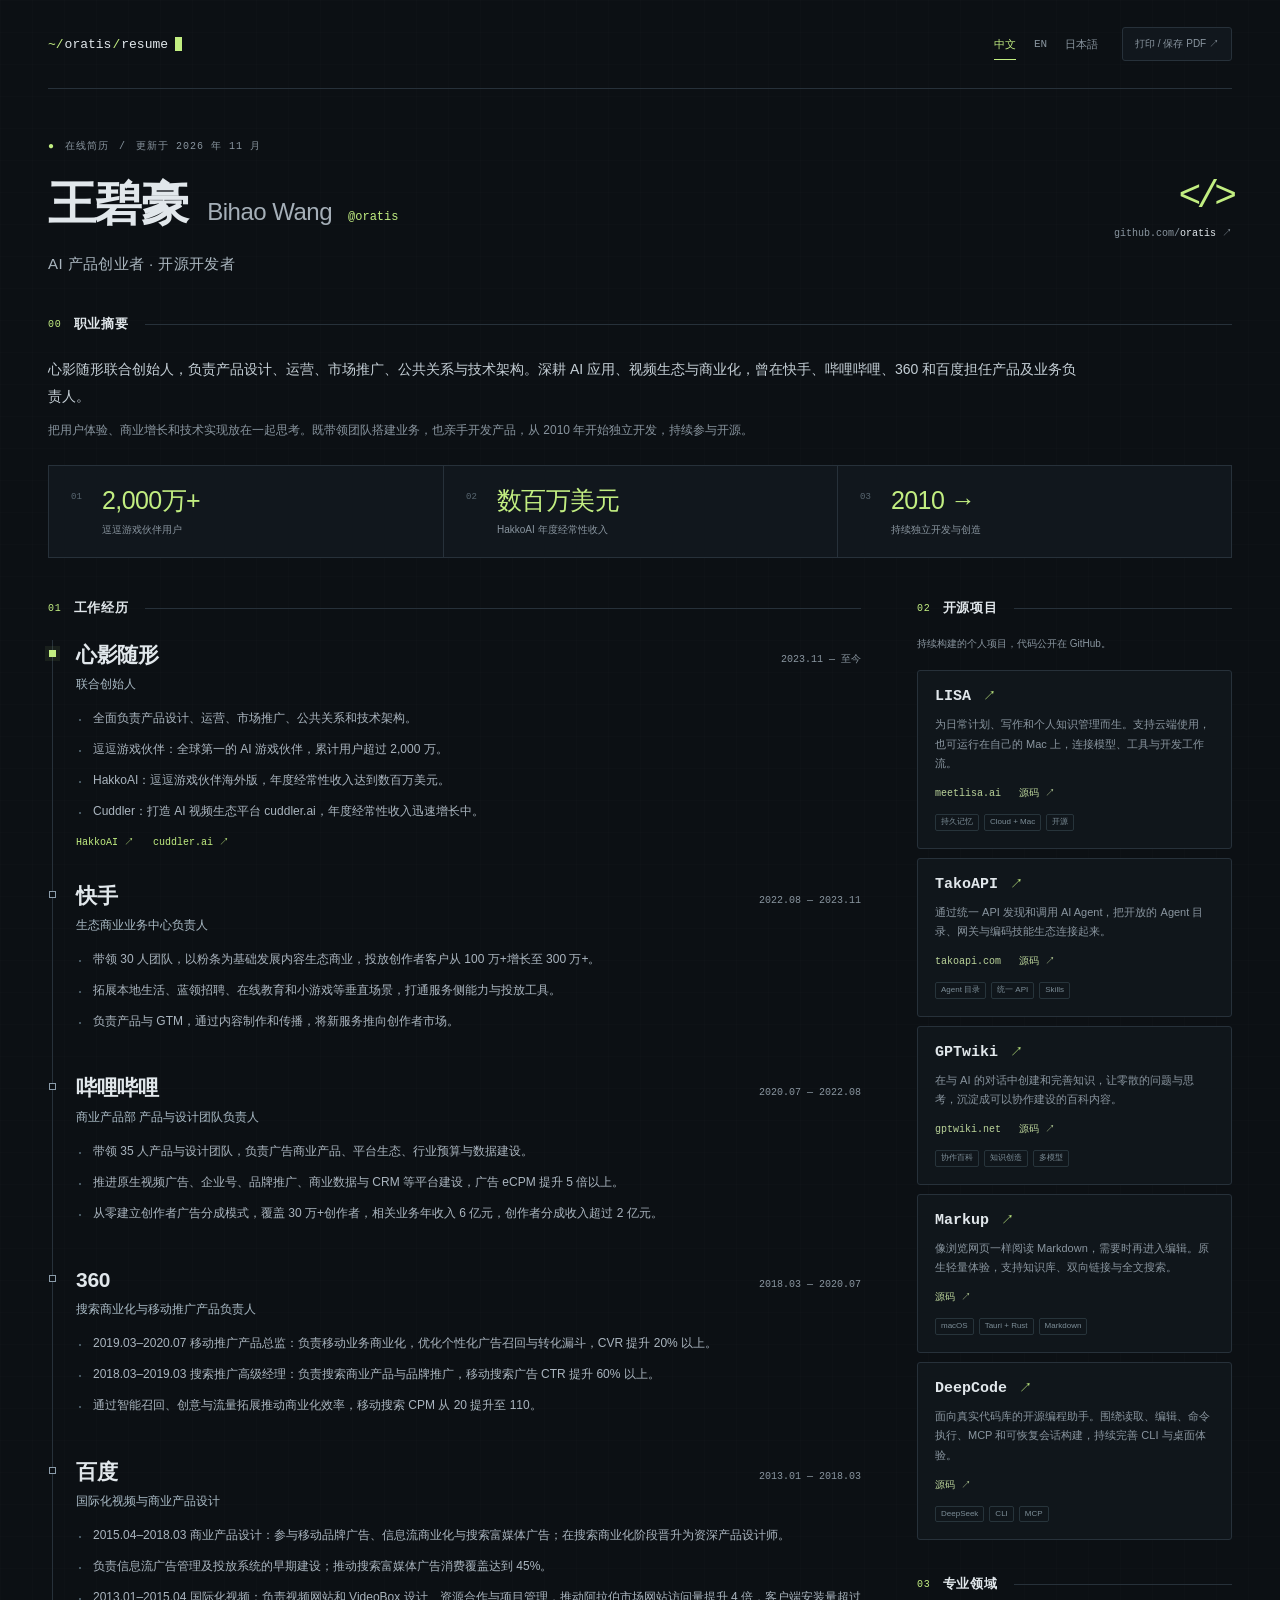
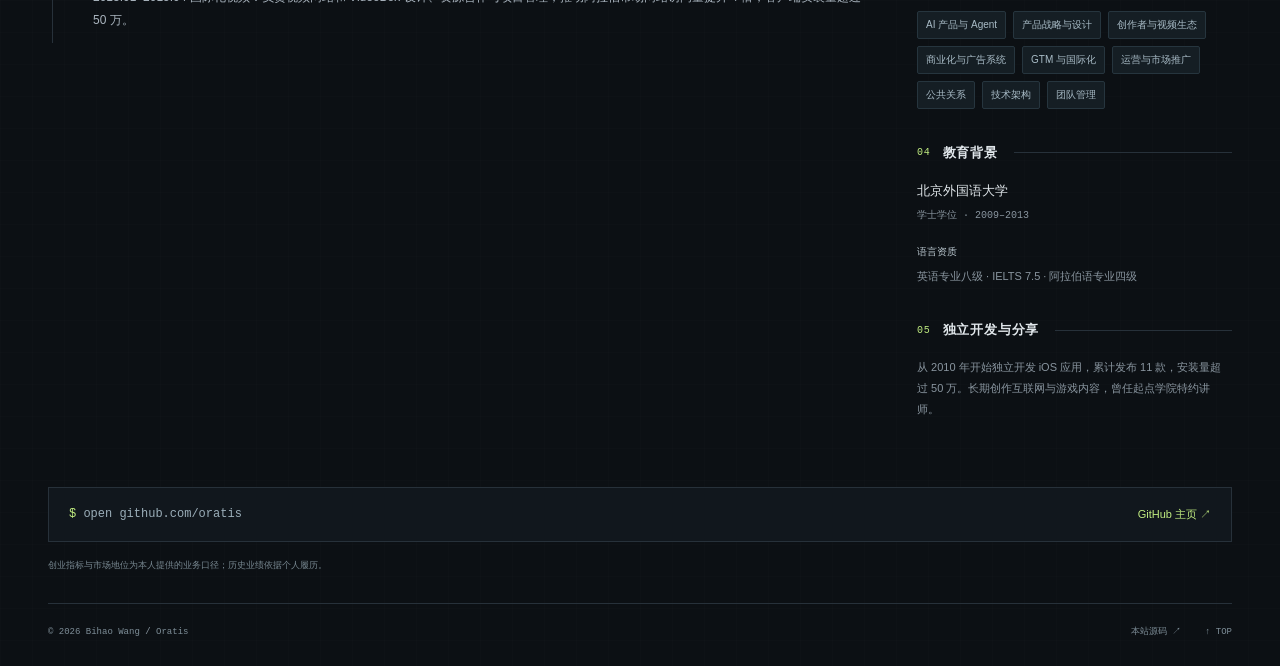
==== index.html @ 156e0b1d "Create trilingual developer resume and GitHub Pages site" ====
<!doctype html><html lang="zh-CN"><head><meta charset="utf-8"><meta name="viewport" content="width=device-width,initial-scale=1"><meta name="color-scheme" content="dark light"><title>王碧豪 Bihao Wang · Oratis | 在线简历</title><meta name="description" content="王碧豪，心影随形联合创始人，AI 产品创业者与开源开发者。探索 LISA、TakoAPI、GPTwiki、Markup 和 DeepCode，以及逗逗游戏伙伴、HakkoAI 与 Cuddler 的创业实践。"><meta name="theme-color" content="#0c1014"><link rel="canonical" href="https://oratis.github.io/"><link rel="alternate" hreflang="zh-CN" href="https://oratis.github.io/"><link rel="alternate" hreflang="en" href="https://oratis.github.io/en/"><link rel="alternate" hreflang="ja" href="https://oratis.github.io/ja/"><link rel="alternate" hreflang="x-default" href="https://oratis.github.io/"><meta property="og:type" content="profile"><meta property="og:title" content="王碧豪 Bihao Wang · Oratis | 在线简历"><meta property="og:description" content="王碧豪，心影随形联合创始人，AI 产品创业者与开源开发者。探索 LISA、TakoAPI、GPTwiki、Markup 和 DeepCode，以及逗逗游戏伙伴、HakkoAI 与 Cuddler 的创业实践。"><meta property="og:url" content="https://oratis.github.io/"><link rel="icon" href="/assets/favicon.svg"><link rel="stylesheet" href="/assets/style.css"><script type="application/ld+json">{"@context":"https://schema.org","@type":"ProfilePage","dateModified":"2026-11-16","mainEntity":{"@type":"Person","name":"Bihao Wang","alternateName":["王碧豪","Oratis"],"url":"https://oratis.github.io","sameAs":["https://github.com/oratis"],"jobTitle":"Co-founder","worksFor":{"@type":"Organization","name":"心影随形"},"alumniOf":{"@type":"CollegeOrUniversity","name":"Beijing Foreign Studies University"}}}</script><script src="/assets/main.js" defer></script></head><body id="top"><a class="skip" href="#main">跳到主要内容</a>
<div class="resume-shell"><header class="toolbar"><a class="path" href="/"><span>~/</span>oratis<span>/</span>resume<span class="cursor" aria-hidden="true"></span></a><div class="toolbar-right"><nav class="languages" aria-label="Language"><a href="/" lang="zh-CN" hreflang="zh-CN" aria-current="page">中文</a><a href="/en/" lang="en" hreflang="en" >EN</a><a href="/ja/" lang="ja" hreflang="ja" >日本語</a></nav><button class="print-button" type="button" id="print-resume">打印 / 保存 PDF <span aria-hidden="true">↗</span></button></div></header>
<main id="main"><section class="identity"><div><p class="eyebrow"><span class="green">●</span> 在线简历 <span class="muted">/</span> 更新于 2026 年 11 月</p><h1>王碧豪<span class="name-secondary">Bihao Wang</span><span class="handle">@oratis</span></h1><p class="role">AI 产品创业者 · 开源开发者</p></div><a class="github-id" href="https://github.com/oratis"><span class="github-mark">&lt;/&gt;</span><span>github.com/<strong>oratis</strong> <span aria-hidden="true">↗</span></span></a></section>
<section class="profile" aria-labelledby="profile-heading"><h2 id="profile-heading" class="section-title"><span>00</span>职业摘要<span class="rule"></span></h2><p class="profile-intro">心影随形联合创始人，负责产品设计、运营、市场推广、公共关系与技术架构。深耕 AI 应用、视频生态与商业化，曾在快手、哔哩哔哩、360 和百度担任产品及业务负责人。</p><p class="profile-detail">把用户体验、商业增长和技术实现放在一起思考。既带领团队搭建业务，也亲手开发产品，从 2010 年开始独立开发，持续参与开源。</p><div class="impact"><div><span class="metric-index">01</span><strong>2,000万+</strong><span>逗逗游戏伙伴用户</span></div><div><span class="metric-index">02</span><strong>数百万美元</strong><span>HakkoAI 年度经常性收入</span></div><div><span class="metric-index">03</span><strong>2010 →</strong><span>持续独立开发与创造</span></div></div></section>
<div class="resume-columns"><section class="experience" id="experience"><h2 class="section-title"><span>01</span>工作经历<span class="rule"></span></h2><div class="timeline"><article class="job"><div class="job-marker active"></div><div class="job-heading"><h3>心影随形</h3><span class="job-date">2023.11 — 至今</span></div><p class="job-role">联合创始人</p><ul><li>全面负责产品设计、运营、市场推广、公共关系和技术架构。</li><li>逗逗游戏伙伴：全球第一的 AI 游戏伙伴，累计用户超过 2,000 万。</li><li>HakkoAI：逗逗游戏伙伴海外版，年度经常性收入达到数百万美元。</li><li>Cuddler：打造 AI 视频生态平台 cuddler.ai，年度经常性收入迅速增长中。</li></ul><div class="job-links"><a href="https://hakko.ai/">HakkoAI ↗</a><a href="https://cuddler.ai/">cuddler.ai ↗</a></div></article><article class="job"><div class="job-marker "></div><div class="job-heading"><h3>快手</h3><span class="job-date">2022.08 — 2023.11</span></div><p class="job-role">生态商业业务中心负责人</p><ul><li>带领 30 人团队，以粉条为基础发展内容生态商业，投放创作者客户从 100 万+增长至 300 万+。</li><li>拓展本地生活、蓝领招聘、在线教育和小游戏等垂直场景，打通服务侧能力与投放工具。</li><li>负责产品与 GTM，通过内容制作和传播，将新服务推向创作者市场。</li></ul></article><article class="job"><div class="job-marker "></div><div class="job-heading"><h3>哔哩哔哩</h3><span class="job-date">2020.07 — 2022.08</span></div><p class="job-role">商业产品部 产品与设计团队负责人</p><ul><li>带领 35 人产品与设计团队，负责广告商业产品、平台生态、行业预算与数据建设。</li><li>推进原生视频广告、企业号、品牌推广、商业数据与 CRM 等平台建设，广告 eCPM 提升 5 倍以上。</li><li>从零建立创作者广告分成模式，覆盖 30 万+创作者，相关业务年收入 6 亿元，创作者分成收入超过 2 亿元。</li></ul></article><article class="job"><div class="job-marker "></div><div class="job-heading"><h3>360</h3><span class="job-date">2018.03 — 2020.07</span></div><p class="job-role">搜索商业化与移动推广产品负责人</p><ul><li>2019.03–2020.07 移动推广产品总监：负责移动业务商业化，优化个性化广告召回与转化漏斗，CVR 提升 20% 以上。</li><li>2018.03–2019.03 搜索推广高级经理：负责搜索商业产品与品牌推广，移动搜索广告 CTR 提升 60% 以上。</li><li>通过智能召回、创意与流量拓展推动商业化效率，移动搜索 CPM 从 20 提升至 110。</li></ul></article><article class="job"><div class="job-marker "></div><div class="job-heading"><h3>百度</h3><span class="job-date">2013.01 — 2018.03</span></div><p class="job-role">国际化视频与商业产品设计</p><ul><li>2015.04–2018.03 商业产品设计：参与移动品牌广告、信息流商业化与搜索富媒体广告；在搜索商业化阶段晋升为资深产品设计师。</li><li>负责信息流广告管理及投放系统的早期建设；推动搜索富媒体广告消费覆盖达到 45%。</li><li>2013.01–2015.04 国际化视频：负责视频网站和 VideoBox 设计、资源合作与项目管理，推动阿拉伯市场网站访问量提升 4 倍，客户端安装量超过 50 万。</li></ul></article></div></section>
<aside class="sidebar"><section id="projects"><h2 class="section-title"><span>02</span>开源项目<span class="rule"></span></h2><p class="sidebar-intro">持续构建的个人项目，代码公开在 GitHub。</p><div class="project-list"><article class="project" id="lisa"><div class="project-heading"><h3><a href="https://meetlisa.ai/">LISA <span aria-hidden="true">↗</span></a></h3><a class="repo-stat" data-repo="LISA" href="https://github.com/oratis/LISA/stargazers" aria-label="LISA GitHub stars" hidden></a></div><p>为日常计划、写作和个人知识管理而生。支持云端使用，也可运行在自己的 Mac 上，连接模型、工具与开发工作流。</p><div class="project-links"><a href="https://meetlisa.ai/">meetlisa.ai</a><a href="https://github.com/oratis/LISA">源码 ↗</a></div><div class="tags"><span>持久记忆</span><span>Cloud + Mac</span><span>开源</span></div></article><article class="project" id="takoapi"><div class="project-heading"><h3><a href="https://takoapi.com/">TakoAPI <span aria-hidden="true">↗</span></a></h3><a class="repo-stat" data-repo="TakoAPI" href="https://github.com/oratis/TakoAPI/stargazers" aria-label="TakoAPI GitHub stars" hidden></a></div><p>通过统一 API 发现和调用 AI Agent，把开放的 Agent 目录、网关与编码技能生态连接起来。</p><div class="project-links"><a href="https://takoapi.com/">takoapi.com</a><a href="https://github.com/oratis/TakoAPI">源码 ↗</a></div><div class="tags"><span>Agent 目录</span><span>统一 API</span><span>Skills</span></div></article><article class="project" id="gptwiki"><div class="project-heading"><h3><a href="https://gptwiki.net/">GPTwiki <span aria-hidden="true">↗</span></a></h3><a class="repo-stat" data-repo="GPTwiki" href="https://github.com/oratis/GPTwiki/stargazers" aria-label="GPTwiki GitHub stars" hidden></a></div><p>在与 AI 的对话中创建和完善知识，让零散的问题与思考，沉淀成可以协作建设的百科内容。</p><div class="project-links"><a href="https://gptwiki.net/">gptwiki.net</a><a href="https://github.com/oratis/GPTwiki">源码 ↗</a></div><div class="tags"><span>协作百科</span><span>知识创造</span><span>多模型</span></div></article><article class="project" id="markup"><div class="project-heading"><h3><a href="https://github.com/oratis/Markup">Markup <span aria-hidden="true">↗</span></a></h3><a class="repo-stat" data-repo="Markup" href="https://github.com/oratis/Markup/stargazers" aria-label="Markup GitHub stars" hidden></a></div><p>像浏览网页一样阅读 Markdown，需要时再进入编辑。原生轻量体验，支持知识库、双向链接与全文搜索。</p><div class="project-links"><a href="https://github.com/oratis/Markup">源码 ↗</a></div><div class="tags"><span>macOS</span><span>Tauri + Rust</span><span>Markdown</span></div></article><article class="project" id="deepcode"><div class="project-heading"><h3><a href="https://github.com/oratis/deepcode">DeepCode <span aria-hidden="true">↗</span></a></h3><a class="repo-stat" data-repo="deepcode" href="https://github.com/oratis/deepcode/stargazers" aria-label="DeepCode GitHub stars" hidden></a></div><p>面向真实代码库的开源编程助手。围绕读取、编辑、命令执行、MCP 和可恢复会话构建，持续完善 CLI 与桌面体验。</p><div class="project-links"><a href="https://github.com/oratis/deepcode">源码 ↗</a></div><div class="tags"><span>DeepSeek</span><span>CLI</span><span>MCP</span></div></article></div></section>
<section id="skills"><h2 class="section-title"><span>03</span>专业领域<span class="rule"></span></h2><div class="skill-list"><span>AI 产品与 Agent</span><span>产品战略与设计</span><span>创作者与视频生态</span><span>商业化与广告系统</span><span>GTM 与国际化</span><span>运营与市场推广</span><span>公共关系</span><span>技术架构</span><span>团队管理</span></div></section><section id="education"><h2 class="section-title"><span>04</span>教育背景<span class="rule"></span></h2><h3 class="school">北京外国语大学</h3><p class="degree">学士学位 · 2009–2013</p><h4>语言资质</h4><p class="language-quals">英语专业八级 · IELTS 7.5 · 阿拉伯语专业四级</p></section><section><h2 class="section-title"><span>05</span>独立开发与分享<span class="rule"></span></h2><p class="independent">从 2010 年开始独立开发 iOS 应用，累计发布 11 款，安装量超过 50 万。长期创作互联网与游戏内容，曾任起点学院特约讲师。</p></section></aside></div>
<div class="closing"><span class="closing-command"><span class="green">$</span> open github.com/oratis</span><a href="https://github.com/oratis">GitHub 主页 ↗</a></div><p class="data-note">创业指标与市场地位为本人提供的业务口径；历史业绩依据个人履历。</p></main><footer><span>© 2026 Bihao Wang <span class="muted">/</span> Oratis</span><a href="https://github.com/oratis/oratis.github.io">本站源码 ↗</a><a href="#top">↑ TOP</a></footer></div></body></html>
---- assets/style.css ----
:root{--bg:#0c1014;--surface:#11171d;--text:#e1e7eb;--muted:#89959f;--line:#27313a;--accent:#c2ee81;--sans:Inter,-apple-system,BlinkMacSystemFont,'PingFang SC','Hiragino Sans','Microsoft YaHei',sans-serif;--mono:'SFMono-Regular',Consolas,'Liberation Mono',monospace}*{box-sizing:border-box}html{scroll-behavior:smooth;scroll-padding-top:24px}body{margin:0;color:var(--text);background:var(--bg);font-family:var(--sans);font-size:14px;line-height:1.8;-webkit-font-smoothing:antialiased;background-image:linear-gradient(#ffffff02 1px,transparent 1px),linear-gradient(90deg,#ffffff02 1px,transparent 1px);background-size:32px 32px}a{color:inherit;text-decoration:none}a:hover{color:var(--accent)}a:focus-visible,button:focus-visible{outline:2px solid var(--accent);outline-offset:5px}button{font:inherit}::selection{color:#0b110a;background:var(--accent)}p,h1,h2,h3,h4{margin-top:0}.resume-shell{max-width:1192px;width:calc(100% - 96px);margin:0 auto}.green{color:var(--accent)}.muted{color:var(--muted)}.skip{position:fixed;top:-100px;left:20px;z-index:20;background:var(--accent);color:#111;padding:10px}.skip:focus{top:10px}.toolbar{display:flex;align-items:center;justify-content:space-between;padding:27px 0;border-bottom:1px solid var(--line);gap:20px}.path{font:13px var(--mono);display:flex;gap:1px;align-items:center}.path>span:not(.cursor){color:var(--accent)}.cursor{width:7px;height:14px;display:inline-block;margin-left:6px;background:var(--accent)}.toolbar-right{display:flex;align-items:center;gap:24px}.languages{display:flex;gap:18px;align-items:center;font:11px var(--mono)}.languages a{color:var(--muted);padding:7px 0}.languages a[aria-current]{color:var(--accent);box-shadow:0 1px var(--accent)}.print-button{border:1px solid var(--line);border-radius:3px;background:var(--surface);color:var(--muted);padding:7px 12px;cursor:pointer;font-size:10px}.print-button:hover{border-color:var(--accent);color:var(--accent)}.identity{display:flex;align-items:center;justify-content:space-between;gap:24px;padding:49px 0 35px}.eyebrow{font:10px/1.8 var(--mono);letter-spacing:1px;color:var(--muted);display:flex;gap:10px;align-items:center;margin:0 0 17px}h1{font-weight:650;font-size:48px;letter-spacing:-1.6px;line-height:1.3;margin:0 0 15px}.name-secondary{font-size:24px;color:#a5afb8;font-weight:400;margin-left:20px;letter-spacing:-.5px}.handle{font:12px var(--mono);color:var(--accent);margin-left:16px;letter-spacing:0;white-space:nowrap}.role{font-size:15px;color:#aab6bf;margin:0;letter-spacing:.4px}.github-id{display:flex;flex-direction:column;align-items:flex-end;gap:8px;color:var(--muted);font:10px var(--mono)}.github-mark{font:500 38px var(--mono);color:var(--accent);letter-spacing:-5px}.github-id strong{color:var(--text);font-weight:500}.section-title{display:flex;align-items:center;gap:12px;font-size:13px;font-weight:600;letter-spacing:.8px;margin:0 0 20px;white-space:nowrap}.section-title>span:first-child{font:10px var(--mono);color:var(--accent)}.rule{flex:1;height:1px;background:var(--line);margin-left:4px}.profile{padding-bottom:38px}.profile-intro{font-size:14px;line-height:1.95;color:#c5cfd6;margin-bottom:10px;max-width:1040px}.profile-detail{font-size:12px;color:var(--muted);margin-bottom:23px;max-width:1020px}.impact{display:grid;grid-template-columns:1fr 1fr 1fr;border:1px solid var(--line);background:var(--surface)}.impact>div{display:grid;grid-template-columns:21px 1fr;gap:5px 10px;padding:18px 22px}.impact>div+div{border-left:1px solid var(--line)}.metric-index{font:9px var(--mono);color:#596771;padding-top:8px}.impact strong{font-size:25px;font-weight:500;line-height:1.3;letter-spacing:-.6px;color:var(--accent)}.impact>div>span:last-child{grid-column:2;font-size:10px;color:var(--muted)}.resume-columns{display:grid;grid-template-columns:minmax(0,1fr) 315px;gap:56px;align-items:start}.timeline{border-left:1px solid var(--line);margin-left:4px}.job{position:relative;padding:0 0 32px 23px}.job:last-child{padding-bottom:4px}.job-marker{position:absolute;top:10px;left:-4px;width:7px;height:7px;border:1px solid #8b9caa;background:var(--bg)}.job-marker.active{background:var(--accent);border-color:var(--accent);box-shadow:0 0 0 4px #c2ee8112}.job-heading{display:flex;align-items:baseline;justify-content:space-between;gap:18px}.job h3{font-size:21px;font-weight:600;line-height:1.4;letter-spacing:-.3px;margin:0}.job-date{font:10px/1.6 var(--mono);color:var(--muted);white-space:nowrap}.job-role{font-size:12px;color:#aabbc6;margin:6px 0 13px;line-height:1.6}.job ul{padding:0 0 0 14px;margin:0}.job li{font-size:12px;color:#aab5bf;line-height:1.9;padding-left:3px;margin-bottom:8px}.job li::marker{color:#5b717d;font-size:8px}.job-links{display:flex;gap:19px;margin-top:12px;font:10px var(--mono);color:var(--accent)}.sidebar section{margin-bottom:32px}.sidebar .section-title{margin-bottom:15px}.sidebar-intro{font-size:10px;color:var(--muted);margin-bottom:17px}.project{padding:16px 17px 17px;border:1px solid var(--line);background:#10161b;margin-bottom:9px;border-radius:3px;transition:border-color .2s}.project:hover{border-color:#657a4d}.project-heading{display:flex;justify-content:space-between;gap:10px;align-items:center}.project h3{font:600 15px var(--mono);margin:0}.project h3 a>span{font-weight:400;font-size:13px;color:var(--accent);margin-left:3px}.repo-stat{font:10px var(--mono);color:var(--muted)}.repo-stat[hidden]{display:none}.project p{font-size:11px;color:var(--muted);line-height:1.8;margin:10px 0 12px}.project-links{display:flex;gap:18px;font:10px/1.6 var(--mono);color:#bbd49a}.tags{display:flex;flex-wrap:wrap;gap:5px;margin-top:12px}.tags span{font-size:8px;line-height:1.8;color:#7c8d97;border:1px solid #27343b;border-radius:2px;padding:0 5px}.skill-list{display:flex;flex-wrap:wrap;gap:7px}.skill-list span{font-size:10px;line-height:1.6;padding:5px 8px;background:#151e24;color:#a8bbc6;border:1px solid #26353e;border-radius:2px}.school{font-size:13px;font-weight:500;margin:0 0 4px}.degree{font:10px/1.7 var(--mono);color:var(--muted);margin:0 0 19px}.sidebar h4{font-size:10px;font-weight:500;margin-bottom:5px;color:#bbc8d0}.language-quals,.independent{font-size:11px;line-height:1.9;color:var(--muted);margin:0}.closing{display:flex;align-items:center;justify-content:space-between;border:1px solid var(--line);padding:17px 20px;background:var(--surface);margin-top:35px}.closing-command{font:12px var(--mono);color:#9baeb9}.closing>a{font-size:11px;color:var(--accent)}.data-note{font-size:9px;color:#778790;margin:15px 0 30px}footer{border-top:1px solid var(--line);display:flex;align-items:center;gap:24px;padding:20px 0 30px;font:9px/1.8 var(--mono);color:#7e8e98}footer>a:first-of-type{margin-left:auto}html[lang=en] .impact strong{font-size:23px}html[lang=ja] .job li{line-height:1.85}
@media(min-width:1400px){.resume-shell{width:1192px}.resume-columns{gap:66px}}
@media(max-width:1100px){.resume-shell{width:calc(100% - 60px)}.resume-columns{grid-template-columns:minmax(0,1fr) 280px;gap:36px}.job-heading{display:block}.job-date{display:block;margin-top:6px}.identity h1{font-size:42px}.name-secondary{font-size:21px;margin-left:14px}.github-id{display:none}.impact>div{padding:16px}.impact strong,html[lang=en] .impact strong{font-size:22px}}
@media(max-width:780px){.resume-shell{width:calc(100% - 40px)}.toolbar{padding:20px 0;align-items:center}.toolbar-right{gap:18px}.print-button{display:none}.identity{padding:35px 0 28px}.identity h1{font-size:40px;line-height:1.35}.name-secondary{font-size:20px;margin-left:12px}.handle{display:block;margin:8px 0 0}.eyebrow{font-size:9px}.role{font-size:12px;line-height:1.8}.profile-intro{font-size:13px}.profile-detail{font-size:11px}.profile{padding-bottom:30px}.impact{grid-template-columns:1fr 1fr}.impact>div{padding:15px 13px;grid-template-columns:15px 1fr;gap:4px 5px}.impact strong,html[lang=en] .impact strong{font-size:21px}.impact>div:last-child{grid-column:1/-1;border-left:0;border-top:1px solid var(--line);display:flex;gap:13px;align-items:center;padding-top:13px;padding-bottom:13px}.impact>div:last-child .metric-index{padding-top:0}.impact>div:last-child>span:last-child{margin-left:6px}.impact>div>span:last-child{font-size:9px}.resume-columns{grid-template-columns:1fr;gap:35px}.job-heading{display:flex}.job-date{margin:0}.job li{font-size:12px}.job{padding-bottom:28px}.job h3{font-size:20px}.sidebar{display:grid;grid-template-columns:1fr 1fr;gap:25px}.sidebar>section{margin:0}.sidebar>section:first-child{grid-column:1/-1}.project-list{display:grid;grid-template-columns:1fr 1fr;gap:10px}.project{margin:0}.sidebar>section:last-child{grid-column:1/-1}.project p{font-size:11px}.closing{margin-top:35px}.closing-command{font-size:10px}.closing>a{font-size:10px}}
@media(max-width:480px){.resume-shell{width:calc(100% - 32px)}.toolbar{gap:12px}.path{font-size:11px}.languages{gap:14px;font-size:10px}.identity h1{font-size:36px}.name-secondary{font-size:18px;margin-left:12px}.profile-intro{line-height:1.9}.impact strong,html[lang=en] .impact strong{font-size:20px}.job-heading{display:block}.job-date{margin-top:7px}.job li{font-size:12px}.job{padding-left:19px}.project-list{grid-template-columns:1fr}.project{padding:18px}.project p{font-size:12px}.project-links{font-size:11px}.sidebar{grid-template-columns:1fr}.sidebar>section{grid-column:1/-1}.skill-list span{font-size:11px}.school{font-size:14px}.language-quals,.independent{font-size:12px}.closing{display:block;padding:17px}.closing>a{display:block;margin-top:12px}.data-note{font-size:9px}footer{font-size:8px;gap:12px}.role{font-size:11px}html[lang=en] .identity h1{font-size:34px}html[lang=en] .name-secondary{font-size:18px}}
@media(prefers-reduced-motion:reduce){html{scroll-behavior:auto}*{transition:none!important}}
@media print{@page{size:A4;margin:13mm}body{background:white!important;color:#151b20;font-size:10pt;--text:#151b20;--muted:#4a535a;--line:#cbd0d3;--accent:#35522a;--surface:#f6f7f5;--bg:#fff;print-color-adjust:exact;-webkit-print-color-adjust:exact}.resume-shell{width:100%;max-width:none}.toolbar{padding:0 0 12px}.toolbar-right,.skip,.cursor,.closing,footer>a:last-child{display:none}.path{font-size:10px}.identity{padding:22px 0}.identity h1{font-size:30px}.name-secondary{font-size:18px}.handle{display:inline;font-size:10px}.role{font-size:11px}.profile-intro{font-size:10px;line-height:1.65;color:#333}.profile-detail{font-size:9px;margin-bottom:14px}.profile{padding-bottom:23px}.impact{grid-template-columns:repeat(3,1fr)}.impact>div{padding:10px;display:grid!important;grid-column:auto!important;border-top:0!important;border-left:0}.impact>div+div{border-left:1px solid var(--line)}.impact strong,html[lang=en] .impact strong{font-size:17px}.impact .metric-index{padding-top:3px}.impact>div>span:last-child{font-size:8px}.resume-columns{grid-template-columns:minmax(0,1fr) 215px;gap:26px}.section-title{font-size:11px;margin-bottom:16px;break-after:avoid}.job{break-inside:avoid;padding:0 0 20px 16px}.job-heading{display:block}.job-date{font-size:8px;margin:4px 0 0}.job h3{font-size:16px}.job-role{font-size:9px;margin:5px 0 9px;color:#333}.job li{font-size:9px;line-height:1.65;margin-bottom:5px;color:#444}.job-links{font-size:8px}.sidebar{display:block}.sidebar section{margin-bottom:22px}.project-list{display:block}.project{padding:10px;margin-bottom:7px;background:#f8f9f7;break-inside:avoid;border-radius:0}.project h3{font-size:11px}.project p{font-size:8px;line-height:1.6;margin:7px 0;color:#444}.project-links{font-size:8px;gap:8px}.tags{gap:3px;margin-top:7px}.tags span{font-size:6px;color:#555;border-color:#ccc}.sidebar-intro{font-size:8px;margin-bottom:10px}.skill-list{gap:5px}.skill-list span{font-size:8px;color:#333;background:#f5f6f3;border-color:#ddd;padding:3px 6px}.school{font-size:10px}.degree,.language-quals,.independent{font-size:8px}.data-note{font-size:7px;margin:18px 0 12px}footer{font-size:7px;padding:12px 0}.repo-stat{display:none!important}.github-id{display:none}}
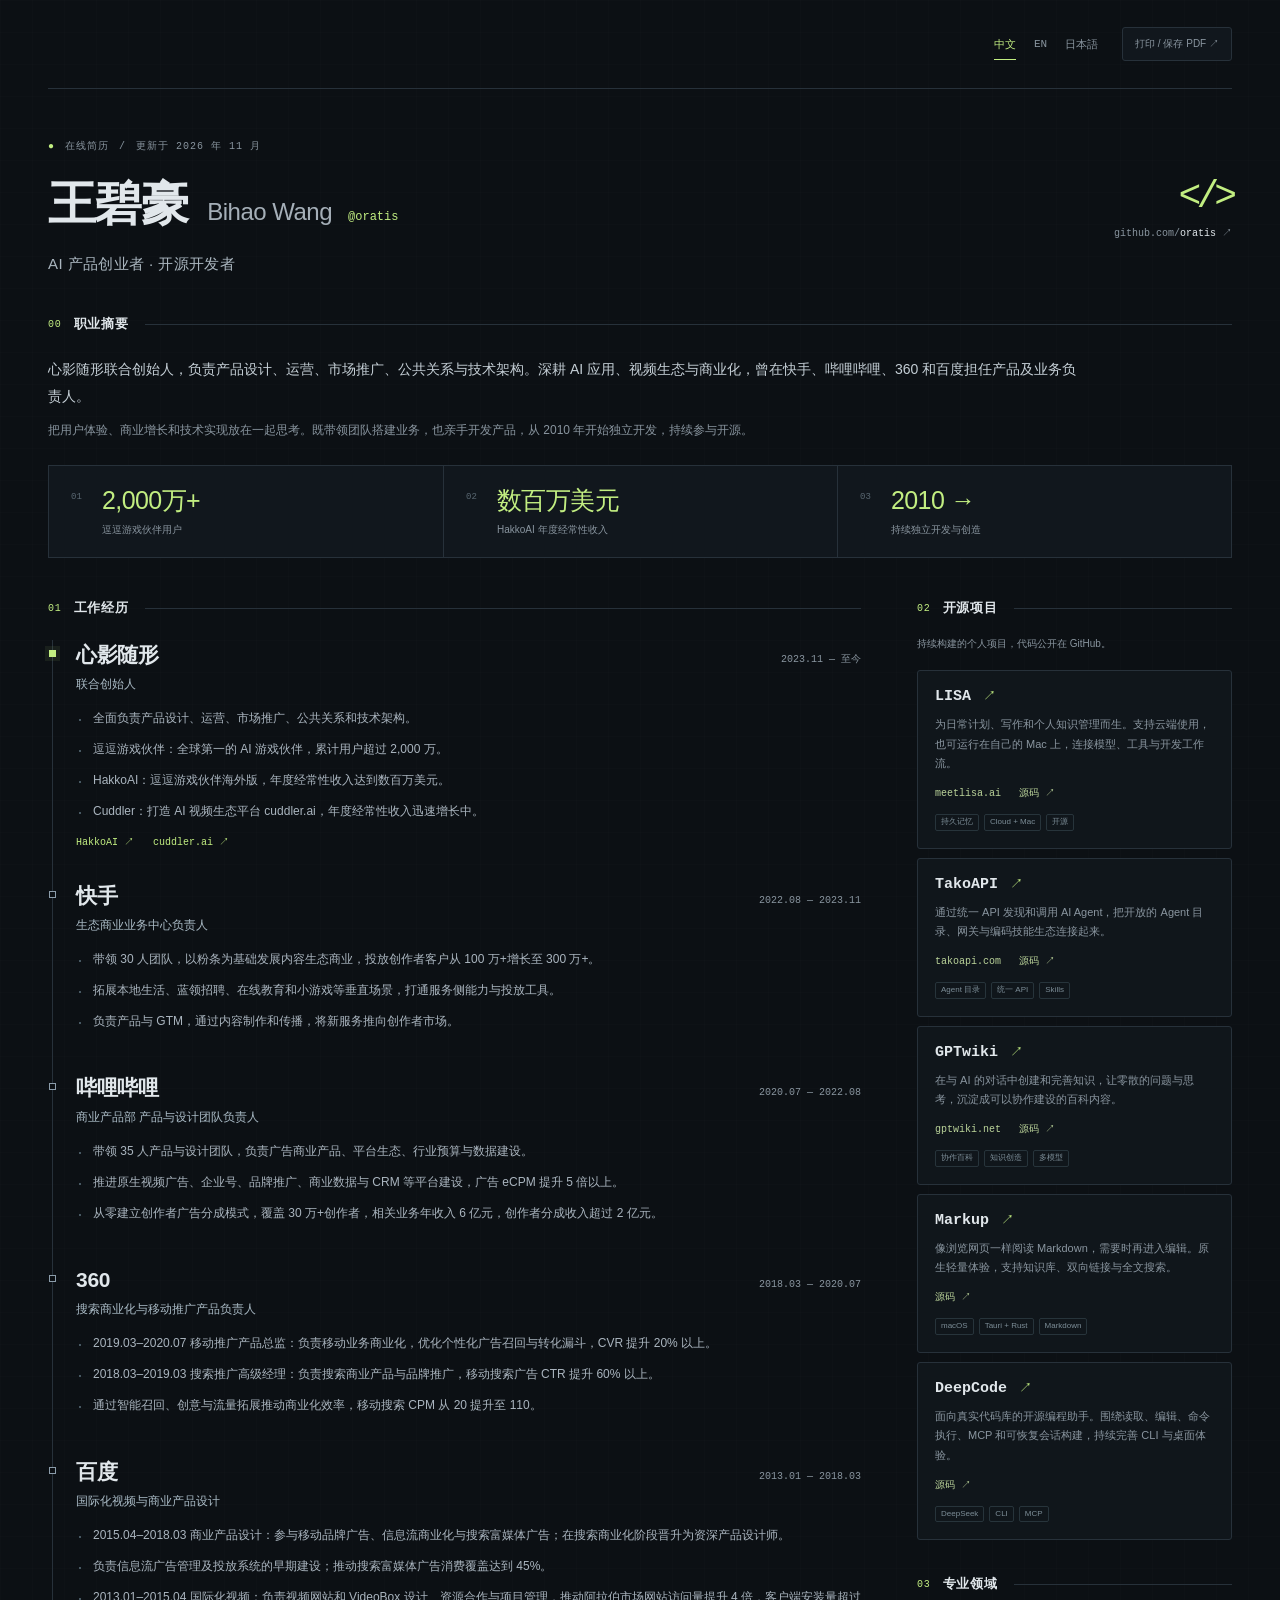
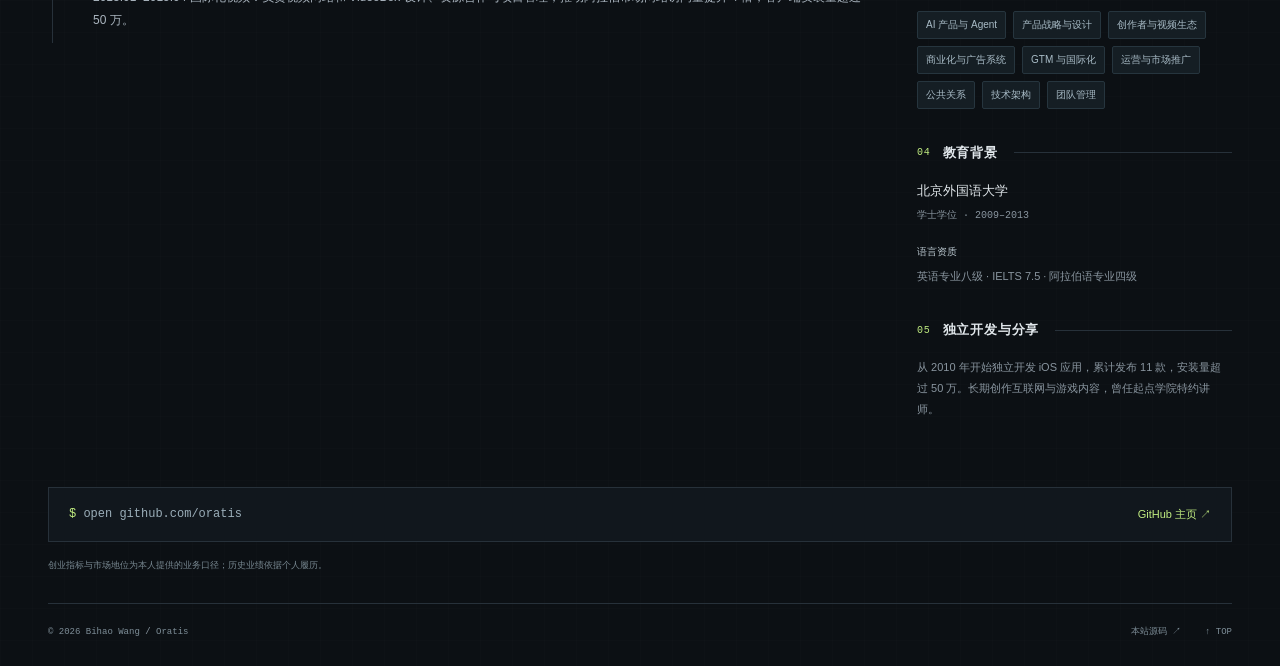
==== commit eeab7f87: "Remove terminal path from resume header" ====
--- a/index.html
+++ b/index.html
@@ -1,5 +1,5 @@
 <!doctype html><html lang="zh-CN"><head><meta charset="utf-8"><meta name="viewport" content="width=device-width,initial-scale=1"><meta name="color-scheme" content="dark light"><title>王碧豪 Bihao Wang · Oratis | 在线简历</title><meta name="description" content="王碧豪，心影随形联合创始人，AI 产品创业者与开源开发者。探索 LISA、TakoAPI、GPTwiki、Markup 和 DeepCode，以及逗逗游戏伙伴、HakkoAI 与 Cuddler 的创业实践。"><meta name="theme-color" content="#0c1014"><link rel="canonical" href="https://oratis.github.io/"><link rel="alternate" hreflang="zh-CN" href="https://oratis.github.io/"><link rel="alternate" hreflang="en" href="https://oratis.github.io/en/"><link rel="alternate" hreflang="ja" href="https://oratis.github.io/ja/"><link rel="alternate" hreflang="x-default" href="https://oratis.github.io/"><meta property="og:type" content="profile"><meta property="og:title" content="王碧豪 Bihao Wang · Oratis | 在线简历"><meta property="og:description" content="王碧豪，心影随形联合创始人，AI 产品创业者与开源开发者。探索 LISA、TakoAPI、GPTwiki、Markup 和 DeepCode，以及逗逗游戏伙伴、HakkoAI 与 Cuddler 的创业实践。"><meta property="og:url" content="https://oratis.github.io/"><link rel="icon" href="/assets/favicon.svg"><link rel="stylesheet" href="/assets/style.css"><script type="application/ld+json">{"@context":"https://schema.org","@type":"ProfilePage","dateModified":"2026-11-16","mainEntity":{"@type":"Person","name":"Bihao Wang","alternateName":["王碧豪","Oratis"],"url":"https://oratis.github.io","sameAs":["https://github.com/oratis"],"jobTitle":"Co-founder","worksFor":{"@type":"Organization","name":"心影随形"},"alumniOf":{"@type":"CollegeOrUniversity","name":"Beijing Foreign Studies University"}}}</script><script src="/assets/main.js" defer></script></head><body id="top"><a class="skip" href="#main">跳到主要内容</a>
-<div class="resume-shell"><header class="toolbar"><a class="path" href="/"><span>~/</span>oratis<span>/</span>resume<span class="cursor" aria-hidden="true"></span></a><div class="toolbar-right"><nav class="languages" aria-label="Language"><a href="/" lang="zh-CN" hreflang="zh-CN" aria-current="page">中文</a><a href="/en/" lang="en" hreflang="en" >EN</a><a href="/ja/" lang="ja" hreflang="ja" >日本語</a></nav><button class="print-button" type="button" id="print-resume">打印 / 保存 PDF <span aria-hidden="true">↗</span></button></div></header>
+<div class="resume-shell"><header class="toolbar"><div class="toolbar-right"><nav class="languages" aria-label="Language"><a href="/" lang="zh-CN" hreflang="zh-CN" aria-current="page">中文</a><a href="/en/" lang="en" hreflang="en" >EN</a><a href="/ja/" lang="ja" hreflang="ja" >日本語</a></nav><button class="print-button" type="button" id="print-resume">打印 / 保存 PDF <span aria-hidden="true">↗</span></button></div></header>
 <main id="main"><section class="identity"><div><p class="eyebrow"><span class="green">●</span> 在线简历 <span class="muted">/</span> 更新于 2026 年 11 月</p><h1>王碧豪<span class="name-secondary">Bihao Wang</span><span class="handle">@oratis</span></h1><p class="role">AI 产品创业者 · 开源开发者</p></div><a class="github-id" href="https://github.com/oratis"><span class="github-mark">&lt;/&gt;</span><span>github.com/<strong>oratis</strong> <span aria-hidden="true">↗</span></span></a></section>
 <section class="profile" aria-labelledby="profile-heading"><h2 id="profile-heading" class="section-title"><span>00</span>职业摘要<span class="rule"></span></h2><p class="profile-intro">心影随形联合创始人，负责产品设计、运营、市场推广、公共关系与技术架构。深耕 AI 应用、视频生态与商业化，曾在快手、哔哩哔哩、360 和百度担任产品及业务负责人。</p><p class="profile-detail">把用户体验、商业增长和技术实现放在一起思考。既带领团队搭建业务，也亲手开发产品，从 2010 年开始独立开发，持续参与开源。</p><div class="impact"><div><span class="metric-index">01</span><strong>2,000万+</strong><span>逗逗游戏伙伴用户</span></div><div><span class="metric-index">02</span><strong>数百万美元</strong><span>HakkoAI 年度经常性收入</span></div><div><span class="metric-index">03</span><strong>2010 →</strong><span>持续独立开发与创造</span></div></div></section>
 <div class="resume-columns"><section class="experience" id="experience"><h2 class="section-title"><span>01</span>工作经历<span class="rule"></span></h2><div class="timeline"><article class="job"><div class="job-marker active"></div><div class="job-heading"><h3>心影随形</h3><span class="job-date">2023.11 — 至今</span></div><p class="job-role">联合创始人</p><ul><li>全面负责产品设计、运营、市场推广、公共关系和技术架构。</li><li>逗逗游戏伙伴：全球第一的 AI 游戏伙伴，累计用户超过 2,000 万。</li><li>HakkoAI：逗逗游戏伙伴海外版，年度经常性收入达到数百万美元。</li><li>Cuddler：打造 AI 视频生态平台 cuddler.ai，年度经常性收入迅速增长中。</li></ul><div class="job-links"><a href="https://hakko.ai/">HakkoAI ↗</a><a href="https://cuddler.ai/">cuddler.ai ↗</a></div></article><article class="job"><div class="job-marker "></div><div class="job-heading"><h3>快手</h3><span class="job-date">2022.08 — 2023.11</span></div><p class="job-role">生态商业业务中心负责人</p><ul><li>带领 30 人团队，以粉条为基础发展内容生态商业，投放创作者客户从 100 万+增长至 300 万+。</li><li>拓展本地生活、蓝领招聘、在线教育和小游戏等垂直场景，打通服务侧能力与投放工具。</li><li>负责产品与 GTM，通过内容制作和传播，将新服务推向创作者市场。</li></ul></article><article class="job"><div class="job-marker "></div><div class="job-heading"><h3>哔哩哔哩</h3><span class="job-date">2020.07 — 2022.08</span></div><p class="job-role">商业产品部 产品与设计团队负责人</p><ul><li>带领 35 人产品与设计团队，负责广告商业产品、平台生态、行业预算与数据建设。</li><li>推进原生视频广告、企业号、品牌推广、商业数据与 CRM 等平台建设，广告 eCPM 提升 5 倍以上。</li><li>从零建立创作者广告分成模式，覆盖 30 万+创作者，相关业务年收入 6 亿元，创作者分成收入超过 2 亿元。</li></ul></article><article class="job"><div class="job-marker "></div><div class="job-heading"><h3>360</h3><span class="job-date">2018.03 — 2020.07</span></div><p class="job-role">搜索商业化与移动推广产品负责人</p><ul><li>2019.03–2020.07 移动推广产品总监：负责移动业务商业化，优化个性化广告召回与转化漏斗，CVR 提升 20% 以上。</li><li>2018.03–2019.03 搜索推广高级经理：负责搜索商业产品与品牌推广，移动搜索广告 CTR 提升 60% 以上。</li><li>通过智能召回、创意与流量拓展推动商业化效率，移动搜索 CPM 从 20 提升至 110。</li></ul></article><article class="job"><div class="job-marker "></div><div class="job-heading"><h3>百度</h3><span class="job-date">2013.01 — 2018.03</span></div><p class="job-role">国际化视频与商业产品设计</p><ul><li>2015.04–2018.03 商业产品设计：参与移动品牌广告、信息流商业化与搜索富媒体广告；在搜索商业化阶段晋升为资深产品设计师。</li><li>负责信息流广告管理及投放系统的早期建设；推动搜索富媒体广告消费覆盖达到 45%。</li><li>2013.01–2015.04 国际化视频：负责视频网站和 VideoBox 设计、资源合作与项目管理，推动阿拉伯市场网站访问量提升 4 倍，客户端安装量超过 50 万。</li></ul></article></div></section>
--- a/assets/style.css
+++ b/assets/style.css
@@ -1,7 +1,7 @@
-:root{--bg:#0c1014;--surface:#11171d;--text:#e1e7eb;--muted:#89959f;--line:#27313a;--accent:#c2ee81;--sans:Inter,-apple-system,BlinkMacSystemFont,'PingFang SC','Hiragino Sans','Microsoft YaHei',sans-serif;--mono:'SFMono-Regular',Consolas,'Liberation Mono',monospace}*{box-sizing:border-box}html{scroll-behavior:smooth;scroll-padding-top:24px}body{margin:0;color:var(--text);background:var(--bg);font-family:var(--sans);font-size:14px;line-height:1.8;-webkit-font-smoothing:antialiased;background-image:linear-gradient(#ffffff02 1px,transparent 1px),linear-gradient(90deg,#ffffff02 1px,transparent 1px);background-size:32px 32px}a{color:inherit;text-decoration:none}a:hover{color:var(--accent)}a:focus-visible,button:focus-visible{outline:2px solid var(--accent);outline-offset:5px}button{font:inherit}::selection{color:#0b110a;background:var(--accent)}p,h1,h2,h3,h4{margin-top:0}.resume-shell{max-width:1192px;width:calc(100% - 96px);margin:0 auto}.green{color:var(--accent)}.muted{color:var(--muted)}.skip{position:fixed;top:-100px;left:20px;z-index:20;background:var(--accent);color:#111;padding:10px}.skip:focus{top:10px}.toolbar{display:flex;align-items:center;justify-content:space-between;padding:27px 0;border-bottom:1px solid var(--line);gap:20px}.path{font:13px var(--mono);display:flex;gap:1px;align-items:center}.path>span:not(.cursor){color:var(--accent)}.cursor{width:7px;height:14px;display:inline-block;margin-left:6px;background:var(--accent)}.toolbar-right{display:flex;align-items:center;gap:24px}.languages{display:flex;gap:18px;align-items:center;font:11px var(--mono)}.languages a{color:var(--muted);padding:7px 0}.languages a[aria-current]{color:var(--accent);box-shadow:0 1px var(--accent)}.print-button{border:1px solid var(--line);border-radius:3px;background:var(--surface);color:var(--muted);padding:7px 12px;cursor:pointer;font-size:10px}.print-button:hover{border-color:var(--accent);color:var(--accent)}.identity{display:flex;align-items:center;justify-content:space-between;gap:24px;padding:49px 0 35px}.eyebrow{font:10px/1.8 var(--mono);letter-spacing:1px;color:var(--muted);display:flex;gap:10px;align-items:center;margin:0 0 17px}h1{font-weight:650;font-size:48px;letter-spacing:-1.6px;line-height:1.3;margin:0 0 15px}.name-secondary{font-size:24px;color:#a5afb8;font-weight:400;margin-left:20px;letter-spacing:-.5px}.handle{font:12px var(--mono);color:var(--accent);margin-left:16px;letter-spacing:0;white-space:nowrap}.role{font-size:15px;color:#aab6bf;margin:0;letter-spacing:.4px}.github-id{display:flex;flex-direction:column;align-items:flex-end;gap:8px;color:var(--muted);font:10px var(--mono)}.github-mark{font:500 38px var(--mono);color:var(--accent);letter-spacing:-5px}.github-id strong{color:var(--text);font-weight:500}.section-title{display:flex;align-items:center;gap:12px;font-size:13px;font-weight:600;letter-spacing:.8px;margin:0 0 20px;white-space:nowrap}.section-title>span:first-child{font:10px var(--mono);color:var(--accent)}.rule{flex:1;height:1px;background:var(--line);margin-left:4px}.profile{padding-bottom:38px}.profile-intro{font-size:14px;line-height:1.95;color:#c5cfd6;margin-bottom:10px;max-width:1040px}.profile-detail{font-size:12px;color:var(--muted);margin-bottom:23px;max-width:1020px}.impact{display:grid;grid-template-columns:1fr 1fr 1fr;border:1px solid var(--line);background:var(--surface)}.impact>div{display:grid;grid-template-columns:21px 1fr;gap:5px 10px;padding:18px 22px}.impact>div+div{border-left:1px solid var(--line)}.metric-index{font:9px var(--mono);color:#596771;padding-top:8px}.impact strong{font-size:25px;font-weight:500;line-height:1.3;letter-spacing:-.6px;color:var(--accent)}.impact>div>span:last-child{grid-column:2;font-size:10px;color:var(--muted)}.resume-columns{display:grid;grid-template-columns:minmax(0,1fr) 315px;gap:56px;align-items:start}.timeline{border-left:1px solid var(--line);margin-left:4px}.job{position:relative;padding:0 0 32px 23px}.job:last-child{padding-bottom:4px}.job-marker{position:absolute;top:10px;left:-4px;width:7px;height:7px;border:1px solid #8b9caa;background:var(--bg)}.job-marker.active{background:var(--accent);border-color:var(--accent);box-shadow:0 0 0 4px #c2ee8112}.job-heading{display:flex;align-items:baseline;justify-content:space-between;gap:18px}.job h3{font-size:21px;font-weight:600;line-height:1.4;letter-spacing:-.3px;margin:0}.job-date{font:10px/1.6 var(--mono);color:var(--muted);white-space:nowrap}.job-role{font-size:12px;color:#aabbc6;margin:6px 0 13px;line-height:1.6}.job ul{padding:0 0 0 14px;margin:0}.job li{font-size:12px;color:#aab5bf;line-height:1.9;padding-left:3px;margin-bottom:8px}.job li::marker{color:#5b717d;font-size:8px}.job-links{display:flex;gap:19px;margin-top:12px;font:10px var(--mono);color:var(--accent)}.sidebar section{margin-bottom:32px}.sidebar .section-title{margin-bottom:15px}.sidebar-intro{font-size:10px;color:var(--muted);margin-bottom:17px}.project{padding:16px 17px 17px;border:1px solid var(--line);background:#10161b;margin-bottom:9px;border-radius:3px;transition:border-color .2s}.project:hover{border-color:#657a4d}.project-heading{display:flex;justify-content:space-between;gap:10px;align-items:center}.project h3{font:600 15px var(--mono);margin:0}.project h3 a>span{font-weight:400;font-size:13px;color:var(--accent);margin-left:3px}.repo-stat{font:10px var(--mono);color:var(--muted)}.repo-stat[hidden]{display:none}.project p{font-size:11px;color:var(--muted);line-height:1.8;margin:10px 0 12px}.project-links{display:flex;gap:18px;font:10px/1.6 var(--mono);color:#bbd49a}.tags{display:flex;flex-wrap:wrap;gap:5px;margin-top:12px}.tags span{font-size:8px;line-height:1.8;color:#7c8d97;border:1px solid #27343b;border-radius:2px;padding:0 5px}.skill-list{display:flex;flex-wrap:wrap;gap:7px}.skill-list span{font-size:10px;line-height:1.6;padding:5px 8px;background:#151e24;color:#a8bbc6;border:1px solid #26353e;border-radius:2px}.school{font-size:13px;font-weight:500;margin:0 0 4px}.degree{font:10px/1.7 var(--mono);color:var(--muted);margin:0 0 19px}.sidebar h4{font-size:10px;font-weight:500;margin-bottom:5px;color:#bbc8d0}.language-quals,.independent{font-size:11px;line-height:1.9;color:var(--muted);margin:0}.closing{display:flex;align-items:center;justify-content:space-between;border:1px solid var(--line);padding:17px 20px;background:var(--surface);margin-top:35px}.closing-command{font:12px var(--mono);color:#9baeb9}.closing>a{font-size:11px;color:var(--accent)}.data-note{font-size:9px;color:#778790;margin:15px 0 30px}footer{border-top:1px solid var(--line);display:flex;align-items:center;gap:24px;padding:20px 0 30px;font:9px/1.8 var(--mono);color:#7e8e98}footer>a:first-of-type{margin-left:auto}html[lang=en] .impact strong{font-size:23px}html[lang=ja] .job li{line-height:1.85}
+:root{--bg:#0c1014;--surface:#11171d;--text:#e1e7eb;--muted:#89959f;--line:#27313a;--accent:#c2ee81;--sans:Inter,-apple-system,BlinkMacSystemFont,'PingFang SC','Hiragino Sans','Microsoft YaHei',sans-serif;--mono:'SFMono-Regular',Consolas,'Liberation Mono',monospace}*{box-sizing:border-box}html{scroll-behavior:smooth;scroll-padding-top:24px}body{margin:0;color:var(--text);background:var(--bg);font-family:var(--sans);font-size:14px;line-height:1.8;-webkit-font-smoothing:antialiased;background-image:linear-gradient(#ffffff02 1px,transparent 1px),linear-gradient(90deg,#ffffff02 1px,transparent 1px);background-size:32px 32px}a{color:inherit;text-decoration:none}a:hover{color:var(--accent)}a:focus-visible,button:focus-visible{outline:2px solid var(--accent);outline-offset:5px}button{font:inherit}::selection{color:#0b110a;background:var(--accent)}p,h1,h2,h3,h4{margin-top:0}.resume-shell{max-width:1192px;width:calc(100% - 96px);margin:0 auto}.green{color:var(--accent)}.muted{color:var(--muted)}.skip{position:fixed;top:-100px;left:20px;z-index:20;background:var(--accent);color:#111;padding:10px}.skip:focus{top:10px}.toolbar{display:flex;align-items:center;justify-content:flex-end;padding:27px 0;border-bottom:1px solid var(--line);gap:20px}.toolbar-right{display:flex;align-items:center;gap:24px}.languages{display:flex;gap:18px;align-items:center;font:11px var(--mono)}.languages a{color:var(--muted);padding:7px 0}.languages a[aria-current]{color:var(--accent);box-shadow:0 1px var(--accent)}.print-button{border:1px solid var(--line);border-radius:3px;background:var(--surface);color:var(--muted);padding:7px 12px;cursor:pointer;font-size:10px}.print-button:hover{border-color:var(--accent);color:var(--accent)}.identity{display:flex;align-items:center;justify-content:space-between;gap:24px;padding:49px 0 35px}.eyebrow{font:10px/1.8 var(--mono);letter-spacing:1px;color:var(--muted);display:flex;gap:10px;align-items:center;margin:0 0 17px}h1{font-weight:650;font-size:48px;letter-spacing:-1.6px;line-height:1.3;margin:0 0 15px}.name-secondary{font-size:24px;color:#a5afb8;font-weight:400;margin-left:20px;letter-spacing:-.5px}.handle{font:12px var(--mono);color:var(--accent);margin-left:16px;letter-spacing:0;white-space:nowrap}.role{font-size:15px;color:#aab6bf;margin:0;letter-spacing:.4px}.github-id{display:flex;flex-direction:column;align-items:flex-end;gap:8px;color:var(--muted);font:10px var(--mono)}.github-mark{font:500 38px var(--mono);color:var(--accent);letter-spacing:-5px}.github-id strong{color:var(--text);font-weight:500}.section-title{display:flex;align-items:center;gap:12px;font-size:13px;font-weight:600;letter-spacing:.8px;margin:0 0 20px;white-space:nowrap}.section-title>span:first-child{font:10px var(--mono);color:var(--accent)}.rule{flex:1;height:1px;background:var(--line);margin-left:4px}.profile{padding-bottom:38px}.profile-intro{font-size:14px;line-height:1.95;color:#c5cfd6;margin-bottom:10px;max-width:1040px}.profile-detail{font-size:12px;color:var(--muted);margin-bottom:23px;max-width:1020px}.impact{display:grid;grid-template-columns:1fr 1fr 1fr;border:1px solid var(--line);background:var(--surface)}.impact>div{display:grid;grid-template-columns:21px 1fr;gap:5px 10px;padding:18px 22px}.impact>div+div{border-left:1px solid var(--line)}.metric-index{font:9px var(--mono);color:#596771;padding-top:8px}.impact strong{font-size:25px;font-weight:500;line-height:1.3;letter-spacing:-.6px;color:var(--accent)}.impact>div>span:last-child{grid-column:2;font-size:10px;color:var(--muted)}.resume-columns{display:grid;grid-template-columns:minmax(0,1fr) 315px;gap:56px;align-items:start}.timeline{border-left:1px solid var(--line);margin-left:4px}.job{position:relative;padding:0 0 32px 23px}.job:last-child{padding-bottom:4px}.job-marker{position:absolute;top:10px;left:-4px;width:7px;height:7px;border:1px solid #8b9caa;background:var(--bg)}.job-marker.active{background:var(--accent);border-color:var(--accent);box-shadow:0 0 0 4px #c2ee8112}.job-heading{display:flex;align-items:baseline;justify-content:space-between;gap:18px}.job h3{font-size:21px;font-weight:600;line-height:1.4;letter-spacing:-.3px;margin:0}.job-date{font:10px/1.6 var(--mono);color:var(--muted);white-space:nowrap}.job-role{font-size:12px;color:#aabbc6;margin:6px 0 13px;line-height:1.6}.job ul{padding:0 0 0 14px;margin:0}.job li{font-size:12px;color:#aab5bf;line-height:1.9;padding-left:3px;margin-bottom:8px}.job li::marker{color:#5b717d;font-size:8px}.job-links{display:flex;gap:19px;margin-top:12px;font:10px var(--mono);color:var(--accent)}.sidebar section{margin-bottom:32px}.sidebar .section-title{margin-bottom:15px}.sidebar-intro{font-size:10px;color:var(--muted);margin-bottom:17px}.project{padding:16px 17px 17px;border:1px solid var(--line);background:#10161b;margin-bottom:9px;border-radius:3px;transition:border-color .2s}.project:hover{border-color:#657a4d}.project-heading{display:flex;justify-content:space-between;gap:10px;align-items:center}.project h3{font:600 15px var(--mono);margin:0}.project h3 a>span{font-weight:400;font-size:13px;color:var(--accent);margin-left:3px}.repo-stat{font:10px var(--mono);color:var(--muted)}.repo-stat[hidden]{display:none}.project p{font-size:11px;color:var(--muted);line-height:1.8;margin:10px 0 12px}.project-links{display:flex;gap:18px;font:10px/1.6 var(--mono);color:#bbd49a}.tags{display:flex;flex-wrap:wrap;gap:5px;margin-top:12px}.tags span{font-size:8px;line-height:1.8;color:#7c8d97;border:1px solid #27343b;border-radius:2px;padding:0 5px}.skill-list{display:flex;flex-wrap:wrap;gap:7px}.skill-list span{font-size:10px;line-height:1.6;padding:5px 8px;background:#151e24;color:#a8bbc6;border:1px solid #26353e;border-radius:2px}.school{font-size:13px;font-weight:500;margin:0 0 4px}.degree{font:10px/1.7 var(--mono);color:var(--muted);margin:0 0 19px}.sidebar h4{font-size:10px;font-weight:500;margin-bottom:5px;color:#bbc8d0}.language-quals,.independent{font-size:11px;line-height:1.9;color:var(--muted);margin:0}.closing{display:flex;align-items:center;justify-content:space-between;border:1px solid var(--line);padding:17px 20px;background:var(--surface);margin-top:35px}.closing-command{font:12px var(--mono);color:#9baeb9}.closing>a{font-size:11px;color:var(--accent)}.data-note{font-size:9px;color:#778790;margin:15px 0 30px}footer{border-top:1px solid var(--line);display:flex;align-items:center;gap:24px;padding:20px 0 30px;font:9px/1.8 var(--mono);color:#7e8e98}footer>a:first-of-type{margin-left:auto}html[lang=en] .impact strong{font-size:23px}html[lang=ja] .job li{line-height:1.85}
 @media(min-width:1400px){.resume-shell{width:1192px}.resume-columns{gap:66px}}
 @media(max-width:1100px){.resume-shell{width:calc(100% - 60px)}.resume-columns{grid-template-columns:minmax(0,1fr) 280px;gap:36px}.job-heading{display:block}.job-date{display:block;margin-top:6px}.identity h1{font-size:42px}.name-secondary{font-size:21px;margin-left:14px}.github-id{display:none}.impact>div{padding:16px}.impact strong,html[lang=en] .impact strong{font-size:22px}}
 @media(max-width:780px){.resume-shell{width:calc(100% - 40px)}.toolbar{padding:20px 0;align-items:center}.toolbar-right{gap:18px}.print-button{display:none}.identity{padding:35px 0 28px}.identity h1{font-size:40px;line-height:1.35}.name-secondary{font-size:20px;margin-left:12px}.handle{display:block;margin:8px 0 0}.eyebrow{font-size:9px}.role{font-size:12px;line-height:1.8}.profile-intro{font-size:13px}.profile-detail{font-size:11px}.profile{padding-bottom:30px}.impact{grid-template-columns:1fr 1fr}.impact>div{padding:15px 13px;grid-template-columns:15px 1fr;gap:4px 5px}.impact strong,html[lang=en] .impact strong{font-size:21px}.impact>div:last-child{grid-column:1/-1;border-left:0;border-top:1px solid var(--line);display:flex;gap:13px;align-items:center;padding-top:13px;padding-bottom:13px}.impact>div:last-child .metric-index{padding-top:0}.impact>div:last-child>span:last-child{margin-left:6px}.impact>div>span:last-child{font-size:9px}.resume-columns{grid-template-columns:1fr;gap:35px}.job-heading{display:flex}.job-date{margin:0}.job li{font-size:12px}.job{padding-bottom:28px}.job h3{font-size:20px}.sidebar{display:grid;grid-template-columns:1fr 1fr;gap:25px}.sidebar>section{margin:0}.sidebar>section:first-child{grid-column:1/-1}.project-list{display:grid;grid-template-columns:1fr 1fr;gap:10px}.project{margin:0}.sidebar>section:last-child{grid-column:1/-1}.project p{font-size:11px}.closing{margin-top:35px}.closing-command{font-size:10px}.closing>a{font-size:10px}}
-@media(max-width:480px){.resume-shell{width:calc(100% - 32px)}.toolbar{gap:12px}.path{font-size:11px}.languages{gap:14px;font-size:10px}.identity h1{font-size:36px}.name-secondary{font-size:18px;margin-left:12px}.profile-intro{line-height:1.9}.impact strong,html[lang=en] .impact strong{font-size:20px}.job-heading{display:block}.job-date{margin-top:7px}.job li{font-size:12px}.job{padding-left:19px}.project-list{grid-template-columns:1fr}.project{padding:18px}.project p{font-size:12px}.project-links{font-size:11px}.sidebar{grid-template-columns:1fr}.sidebar>section{grid-column:1/-1}.skill-list span{font-size:11px}.school{font-size:14px}.language-quals,.independent{font-size:12px}.closing{display:block;padding:17px}.closing>a{display:block;margin-top:12px}.data-note{font-size:9px}footer{font-size:8px;gap:12px}.role{font-size:11px}html[lang=en] .identity h1{font-size:34px}html[lang=en] .name-secondary{font-size:18px}}
+@media(max-width:480px){.resume-shell{width:calc(100% - 32px)}.toolbar{gap:12px}.languages{gap:14px;font-size:10px}.identity h1{font-size:36px}.name-secondary{font-size:18px;margin-left:12px}.profile-intro{line-height:1.9}.impact strong,html[lang=en] .impact strong{font-size:20px}.job-heading{display:block}.job-date{margin-top:7px}.job li{font-size:12px}.job{padding-left:19px}.project-list{grid-template-columns:1fr}.project{padding:18px}.project p{font-size:12px}.project-links{font-size:11px}.sidebar{grid-template-columns:1fr}.sidebar>section{grid-column:1/-1}.skill-list span{font-size:11px}.school{font-size:14px}.language-quals,.independent{font-size:12px}.closing{display:block;padding:17px}.closing>a{display:block;margin-top:12px}.data-note{font-size:9px}footer{font-size:8px;gap:12px}.role{font-size:11px}html[lang=en] .identity h1{font-size:34px}html[lang=en] .name-secondary{font-size:18px}}
 @media(prefers-reduced-motion:reduce){html{scroll-behavior:auto}*{transition:none!important}}
-@media print{@page{size:A4;margin:13mm}body{background:white!important;color:#151b20;font-size:10pt;--text:#151b20;--muted:#4a535a;--line:#cbd0d3;--accent:#35522a;--surface:#f6f7f5;--bg:#fff;print-color-adjust:exact;-webkit-print-color-adjust:exact}.resume-shell{width:100%;max-width:none}.toolbar{padding:0 0 12px}.toolbar-right,.skip,.cursor,.closing,footer>a:last-child{display:none}.path{font-size:10px}.identity{padding:22px 0}.identity h1{font-size:30px}.name-secondary{font-size:18px}.handle{display:inline;font-size:10px}.role{font-size:11px}.profile-intro{font-size:10px;line-height:1.65;color:#333}.profile-detail{font-size:9px;margin-bottom:14px}.profile{padding-bottom:23px}.impact{grid-template-columns:repeat(3,1fr)}.impact>div{padding:10px;display:grid!important;grid-column:auto!important;border-top:0!important;border-left:0}.impact>div+div{border-left:1px solid var(--line)}.impact strong,html[lang=en] .impact strong{font-size:17px}.impact .metric-index{padding-top:3px}.impact>div>span:last-child{font-size:8px}.resume-columns{grid-template-columns:minmax(0,1fr) 215px;gap:26px}.section-title{font-size:11px;margin-bottom:16px;break-after:avoid}.job{break-inside:avoid;padding:0 0 20px 16px}.job-heading{display:block}.job-date{font-size:8px;margin:4px 0 0}.job h3{font-size:16px}.job-role{font-size:9px;margin:5px 0 9px;color:#333}.job li{font-size:9px;line-height:1.65;margin-bottom:5px;color:#444}.job-links{font-size:8px}.sidebar{display:block}.sidebar section{margin-bottom:22px}.project-list{display:block}.project{padding:10px;margin-bottom:7px;background:#f8f9f7;break-inside:avoid;border-radius:0}.project h3{font-size:11px}.project p{font-size:8px;line-height:1.6;margin:7px 0;color:#444}.project-links{font-size:8px;gap:8px}.tags{gap:3px;margin-top:7px}.tags span{font-size:6px;color:#555;border-color:#ccc}.sidebar-intro{font-size:8px;margin-bottom:10px}.skill-list{gap:5px}.skill-list span{font-size:8px;color:#333;background:#f5f6f3;border-color:#ddd;padding:3px 6px}.school{font-size:10px}.degree,.language-quals,.independent{font-size:8px}.data-note{font-size:7px;margin:18px 0 12px}footer{font-size:7px;padding:12px 0}.repo-stat{display:none!important}.github-id{display:none}}
+@media print{@page{size:A4;margin:13mm}body{background:white!important;color:#151b20;font-size:10pt;--text:#151b20;--muted:#4a535a;--line:#cbd0d3;--accent:#35522a;--surface:#f6f7f5;--bg:#fff;print-color-adjust:exact;-webkit-print-color-adjust:exact}.resume-shell{width:100%;max-width:none}.toolbar,.skip,.closing,footer>a:last-child{display:none}.identity{padding:22px 0}.identity h1{font-size:30px}.name-secondary{font-size:18px}.handle{display:inline;font-size:10px}.role{font-size:11px}.profile-intro{font-size:10px;line-height:1.65;color:#333}.profile-detail{font-size:9px;margin-bottom:14px}.profile{padding-bottom:23px}.impact{grid-template-columns:repeat(3,1fr)}.impact>div{padding:10px;display:grid!important;grid-column:auto!important;border-top:0!important;border-left:0}.impact>div+div{border-left:1px solid var(--line)}.impact strong,html[lang=en] .impact strong{font-size:17px}.impact .metric-index{padding-top:3px}.impact>div>span:last-child{font-size:8px}.resume-columns{grid-template-columns:minmax(0,1fr) 215px;gap:26px}.section-title{font-size:11px;margin-bottom:16px;break-after:avoid}.job{break-inside:avoid;padding:0 0 20px 16px}.job-heading{display:block}.job-date{font-size:8px;margin:4px 0 0}.job h3{font-size:16px}.job-role{font-size:9px;margin:5px 0 9px;color:#333}.job li{font-size:9px;line-height:1.65;margin-bottom:5px;color:#444}.job-links{font-size:8px}.sidebar{display:block}.sidebar section{margin-bottom:22px}.project-list{display:block}.project{padding:10px;margin-bottom:7px;background:#f8f9f7;break-inside:avoid;border-radius:0}.project h3{font-size:11px}.project p{font-size:8px;line-height:1.6;margin:7px 0;color:#444}.project-links{font-size:8px;gap:8px}.tags{gap:3px;margin-top:7px}.tags span{font-size:6px;color:#555;border-color:#ccc}.sidebar-intro{font-size:8px;margin-bottom:10px}.skill-list{gap:5px}.skill-list span{font-size:8px;color:#333;background:#f5f6f3;border-color:#ddd;padding:3px 6px}.school{font-size:10px}.degree,.language-quals,.independent{font-size:8px}.data-note{font-size:7px;margin:18px 0 12px}footer{font-size:7px;padding:12px 0}.repo-stat{display:none!important}.github-id{display:none}}
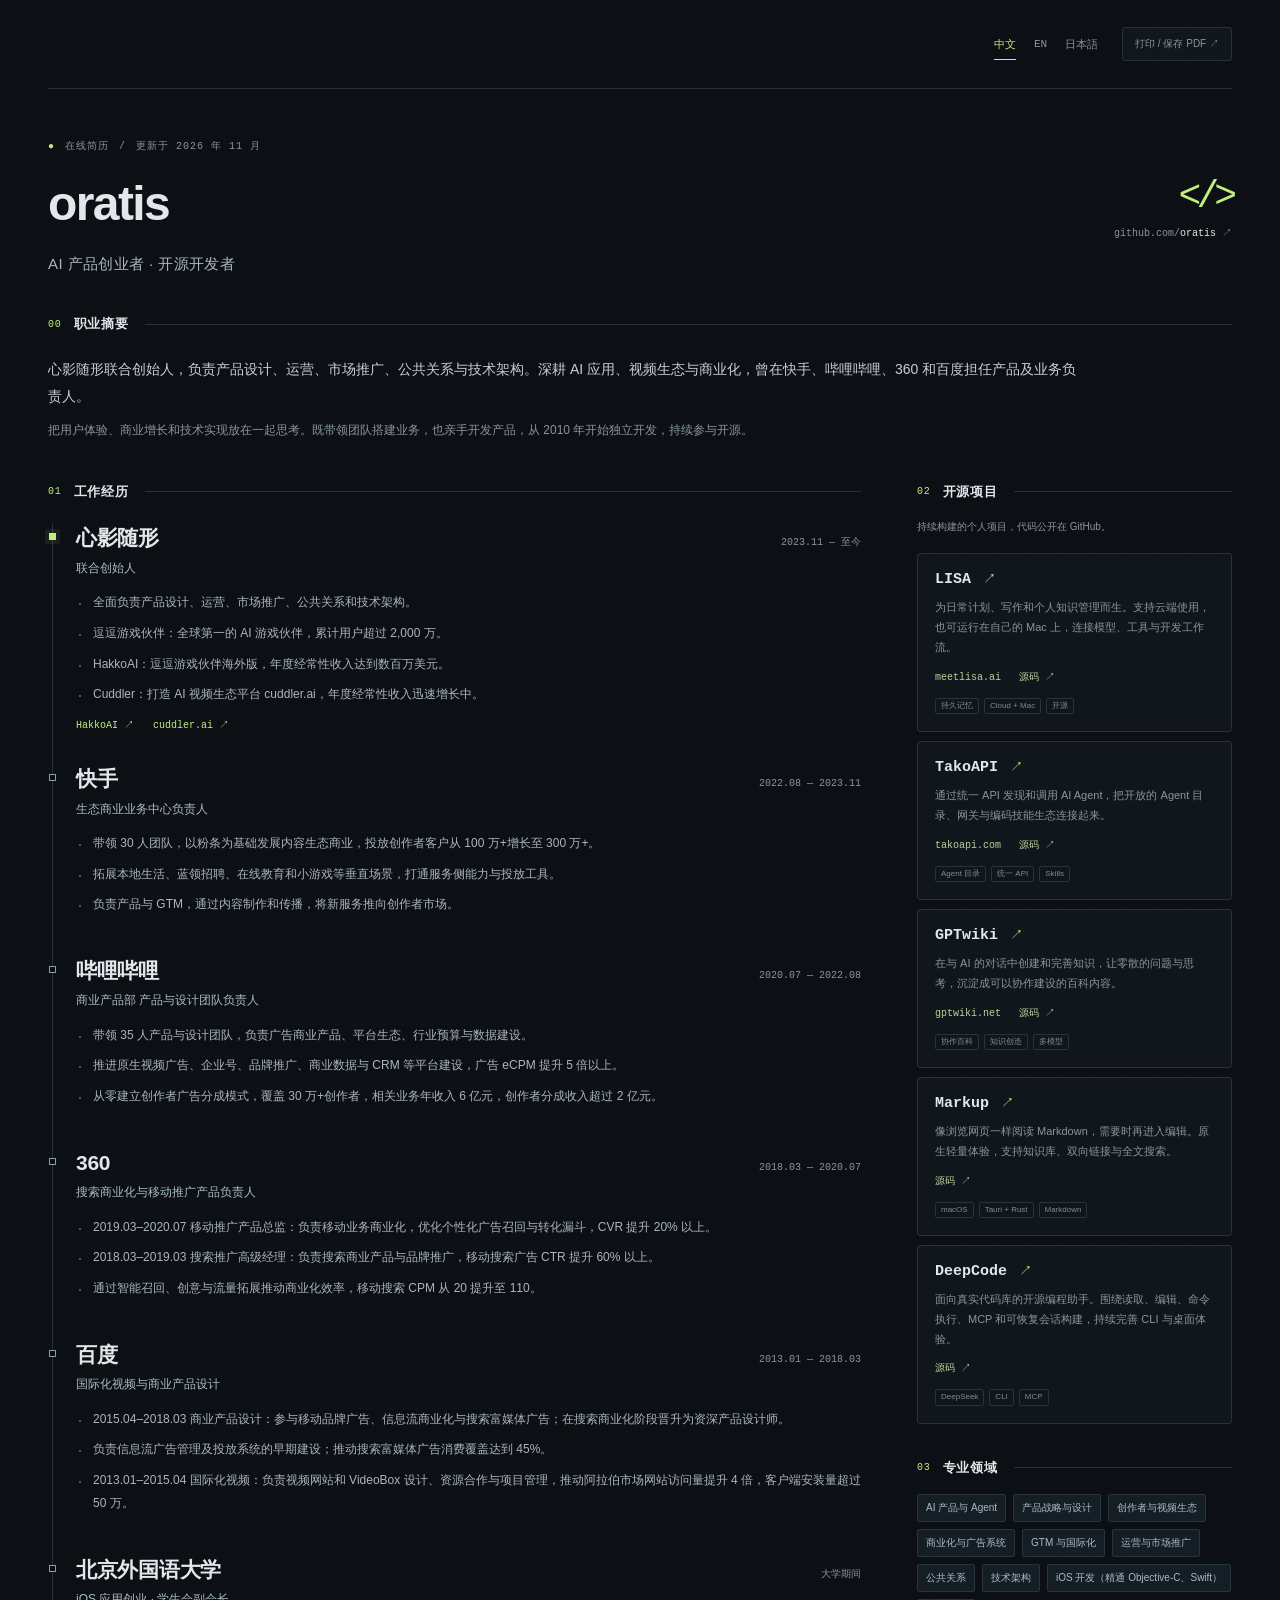
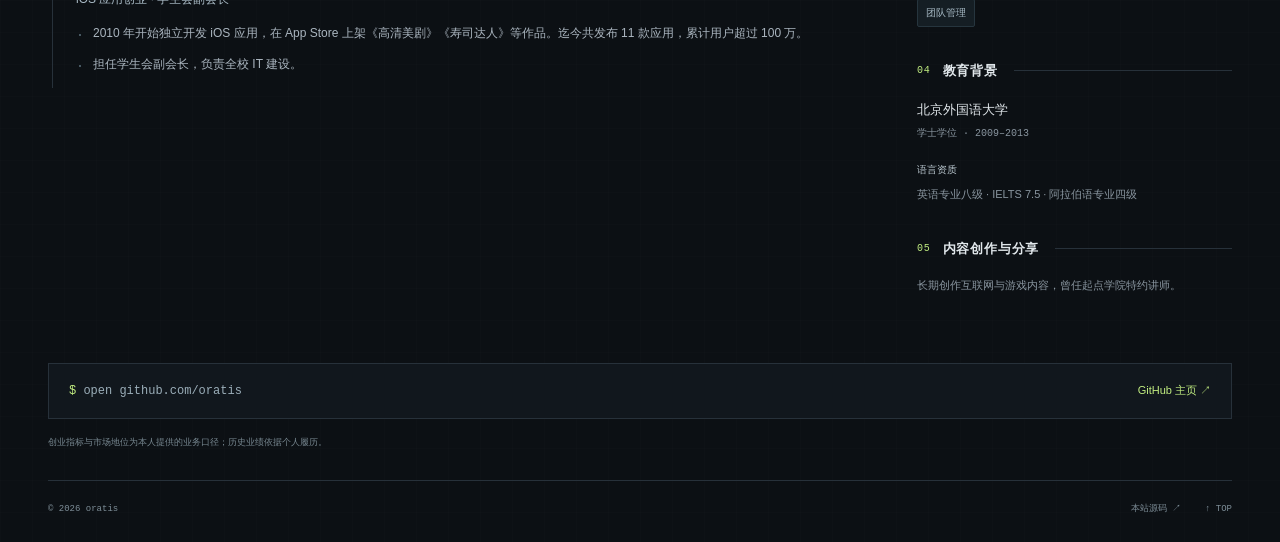
==== commit a95f917d: "Use oratis throughout the résumé and add university entrepreneurship" ====
--- a/index.html
+++ b/index.html
@@ -1,8 +1,8 @@
-<!doctype html><html lang="zh-CN"><head><meta charset="utf-8"><meta name="viewport" content="width=device-width,initial-scale=1"><meta name="color-scheme" content="dark light"><title>王碧豪 Bihao Wang · Oratis | 在线简历</title><meta name="description" content="王碧豪，心影随形联合创始人，AI 产品创业者与开源开发者。探索 LISA、TakoAPI、GPTwiki、Markup 和 DeepCode，以及逗逗游戏伙伴、HakkoAI 与 Cuddler 的创业实践。"><meta name="theme-color" content="#0c1014"><link rel="canonical" href="https://oratis.github.io/"><link rel="alternate" hreflang="zh-CN" href="https://oratis.github.io/"><link rel="alternate" hreflang="en" href="https://oratis.github.io/en/"><link rel="alternate" hreflang="ja" href="https://oratis.github.io/ja/"><link rel="alternate" hreflang="x-default" href="https://oratis.github.io/"><meta property="og:type" content="profile"><meta property="og:title" content="王碧豪 Bihao Wang · Oratis | 在线简历"><meta property="og:description" content="王碧豪，心影随形联合创始人，AI 产品创业者与开源开发者。探索 LISA、TakoAPI、GPTwiki、Markup 和 DeepCode，以及逗逗游戏伙伴、HakkoAI 与 Cuddler 的创业实践。"><meta property="og:url" content="https://oratis.github.io/"><link rel="icon" href="/assets/favicon.svg"><link rel="stylesheet" href="/assets/style.css"><script type="application/ld+json">{"@context":"https://schema.org","@type":"ProfilePage","dateModified":"2026-11-16","mainEntity":{"@type":"Person","name":"Bihao Wang","alternateName":["王碧豪","Oratis"],"url":"https://oratis.github.io","sameAs":["https://github.com/oratis"],"jobTitle":"Co-founder","worksFor":{"@type":"Organization","name":"心影随形"},"alumniOf":{"@type":"CollegeOrUniversity","name":"Beijing Foreign Studies University"}}}</script><script src="/assets/main.js" defer></script></head><body id="top"><a class="skip" href="#main">跳到主要内容</a>
+<!doctype html><html lang="zh-CN"><head><meta charset="utf-8"><meta name="viewport" content="width=device-width,initial-scale=1"><meta name="color-scheme" content="dark light"><title>oratis | 在线简历</title><meta name="description" content="oratis，心影随形联合创始人，AI 产品创业者与开源开发者。探索 LISA、TakoAPI、GPTwiki、Markup 和 DeepCode，以及逗逗游戏伙伴、HakkoAI 与 Cuddler 的创业实践。"><meta name="theme-color" content="#0c1014"><link rel="canonical" href="https://oratis.github.io/"><link rel="alternate" hreflang="zh-CN" href="https://oratis.github.io/"><link rel="alternate" hreflang="en" href="https://oratis.github.io/en/"><link rel="alternate" hreflang="ja" href="https://oratis.github.io/ja/"><link rel="alternate" hreflang="x-default" href="https://oratis.github.io/"><meta property="og:type" content="profile"><meta property="og:title" content="oratis | 在线简历"><meta property="og:description" content="oratis，心影随形联合创始人，AI 产品创业者与开源开发者。探索 LISA、TakoAPI、GPTwiki、Markup 和 DeepCode，以及逗逗游戏伙伴、HakkoAI 与 Cuddler 的创业实践。"><meta property="og:url" content="https://oratis.github.io/"><link rel="icon" href="/assets/favicon.svg"><link rel="stylesheet" href="/assets/style.css"><script type="application/ld+json">{"@context":"https://schema.org","@type":"ProfilePage","dateModified":"2026-11-22","mainEntity":{"@type":"Person","name":"oratis","url":"https://oratis.github.io","sameAs":["https://github.com/oratis"],"jobTitle":"Co-founder","worksFor":{"@type":"Organization","name":"心影随形"},"alumniOf":{"@type":"CollegeOrUniversity","name":"Beijing Foreign Studies University"}}}</script><script src="/assets/main.js" defer></script></head><body id="top"><a class="skip" href="#main">跳到主要内容</a>
 <div class="resume-shell"><header class="toolbar"><div class="toolbar-right"><nav class="languages" aria-label="Language"><a href="/" lang="zh-CN" hreflang="zh-CN" aria-current="page">中文</a><a href="/en/" lang="en" hreflang="en" >EN</a><a href="/ja/" lang="ja" hreflang="ja" >日本語</a></nav><button class="print-button" type="button" id="print-resume">打印 / 保存 PDF <span aria-hidden="true">↗</span></button></div></header>
-<main id="main"><section class="identity"><div><p class="eyebrow"><span class="green">●</span> 在线简历 <span class="muted">/</span> 更新于 2026 年 11 月</p><h1>王碧豪<span class="name-secondary">Bihao Wang</span><span class="handle">@oratis</span></h1><p class="role">AI 产品创业者 · 开源开发者</p></div><a class="github-id" href="https://github.com/oratis"><span class="github-mark">&lt;/&gt;</span><span>github.com/<strong>oratis</strong> <span aria-hidden="true">↗</span></span></a></section>
-<section class="profile" aria-labelledby="profile-heading"><h2 id="profile-heading" class="section-title"><span>00</span>职业摘要<span class="rule"></span></h2><p class="profile-intro">心影随形联合创始人，负责产品设计、运营、市场推广、公共关系与技术架构。深耕 AI 应用、视频生态与商业化，曾在快手、哔哩哔哩、360 和百度担任产品及业务负责人。</p><p class="profile-detail">把用户体验、商业增长和技术实现放在一起思考。既带领团队搭建业务，也亲手开发产品，从 2010 年开始独立开发，持续参与开源。</p><div class="impact"><div><span class="metric-index">01</span><strong>2,000万+</strong><span>逗逗游戏伙伴用户</span></div><div><span class="metric-index">02</span><strong>数百万美元</strong><span>HakkoAI 年度经常性收入</span></div><div><span class="metric-index">03</span><strong>2010 →</strong><span>持续独立开发与创造</span></div></div></section>
-<div class="resume-columns"><section class="experience" id="experience"><h2 class="section-title"><span>01</span>工作经历<span class="rule"></span></h2><div class="timeline"><article class="job"><div class="job-marker active"></div><div class="job-heading"><h3>心影随形</h3><span class="job-date">2023.11 — 至今</span></div><p class="job-role">联合创始人</p><ul><li>全面负责产品设计、运营、市场推广、公共关系和技术架构。</li><li>逗逗游戏伙伴：全球第一的 AI 游戏伙伴，累计用户超过 2,000 万。</li><li>HakkoAI：逗逗游戏伙伴海外版，年度经常性收入达到数百万美元。</li><li>Cuddler：打造 AI 视频生态平台 cuddler.ai，年度经常性收入迅速增长中。</li></ul><div class="job-links"><a href="https://hakko.ai/">HakkoAI ↗</a><a href="https://cuddler.ai/">cuddler.ai ↗</a></div></article><article class="job"><div class="job-marker "></div><div class="job-heading"><h3>快手</h3><span class="job-date">2022.08 — 2023.11</span></div><p class="job-role">生态商业业务中心负责人</p><ul><li>带领 30 人团队，以粉条为基础发展内容生态商业，投放创作者客户从 100 万+增长至 300 万+。</li><li>拓展本地生活、蓝领招聘、在线教育和小游戏等垂直场景，打通服务侧能力与投放工具。</li><li>负责产品与 GTM，通过内容制作和传播，将新服务推向创作者市场。</li></ul></article><article class="job"><div class="job-marker "></div><div class="job-heading"><h3>哔哩哔哩</h3><span class="job-date">2020.07 — 2022.08</span></div><p class="job-role">商业产品部 产品与设计团队负责人</p><ul><li>带领 35 人产品与设计团队，负责广告商业产品、平台生态、行业预算与数据建设。</li><li>推进原生视频广告、企业号、品牌推广、商业数据与 CRM 等平台建设，广告 eCPM 提升 5 倍以上。</li><li>从零建立创作者广告分成模式，覆盖 30 万+创作者，相关业务年收入 6 亿元，创作者分成收入超过 2 亿元。</li></ul></article><article class="job"><div class="job-marker "></div><div class="job-heading"><h3>360</h3><span class="job-date">2018.03 — 2020.07</span></div><p class="job-role">搜索商业化与移动推广产品负责人</p><ul><li>2019.03–2020.07 移动推广产品总监：负责移动业务商业化，优化个性化广告召回与转化漏斗，CVR 提升 20% 以上。</li><li>2018.03–2019.03 搜索推广高级经理：负责搜索商业产品与品牌推广，移动搜索广告 CTR 提升 60% 以上。</li><li>通过智能召回、创意与流量拓展推动商业化效率，移动搜索 CPM 从 20 提升至 110。</li></ul></article><article class="job"><div class="job-marker "></div><div class="job-heading"><h3>百度</h3><span class="job-date">2013.01 — 2018.03</span></div><p class="job-role">国际化视频与商业产品设计</p><ul><li>2015.04–2018.03 商业产品设计：参与移动品牌广告、信息流商业化与搜索富媒体广告；在搜索商业化阶段晋升为资深产品设计师。</li><li>负责信息流广告管理及投放系统的早期建设；推动搜索富媒体广告消费覆盖达到 45%。</li><li>2013.01–2015.04 国际化视频：负责视频网站和 VideoBox 设计、资源合作与项目管理，推动阿拉伯市场网站访问量提升 4 倍，客户端安装量超过 50 万。</li></ul></article></div></section>
-<aside class="sidebar"><section id="projects"><h2 class="section-title"><span>02</span>开源项目<span class="rule"></span></h2><p class="sidebar-intro">持续构建的个人项目，代码公开在 GitHub。</p><div class="project-list"><article class="project" id="lisa"><div class="project-heading"><h3><a href="https://meetlisa.ai/">LISA <span aria-hidden="true">↗</span></a></h3><a class="repo-stat" data-repo="LISA" href="https://github.com/oratis/LISA/stargazers" aria-label="LISA GitHub stars" hidden></a></div><p>为日常计划、写作和个人知识管理而生。支持云端使用，也可运行在自己的 Mac 上，连接模型、工具与开发工作流。</p><div class="project-links"><a href="https://meetlisa.ai/">meetlisa.ai</a><a href="https://github.com/oratis/LISA">源码 ↗</a></div><div class="tags"><span>持久记忆</span><span>Cloud + Mac</span><span>开源</span></div></article><article class="project" id="takoapi"><div class="project-heading"><h3><a href="https://takoapi.com/">TakoAPI <span aria-hidden="true">↗</span></a></h3><a class="repo-stat" data-repo="TakoAPI" href="https://github.com/oratis/TakoAPI/stargazers" aria-label="TakoAPI GitHub stars" hidden></a></div><p>通过统一 API 发现和调用 AI Agent，把开放的 Agent 目录、网关与编码技能生态连接起来。</p><div class="project-links"><a href="https://takoapi.com/">takoapi.com</a><a href="https://github.com/oratis/TakoAPI">源码 ↗</a></div><div class="tags"><span>Agent 目录</span><span>统一 API</span><span>Skills</span></div></article><article class="project" id="gptwiki"><div class="project-heading"><h3><a href="https://gptwiki.net/">GPTwiki <span aria-hidden="true">↗</span></a></h3><a class="repo-stat" data-repo="GPTwiki" href="https://github.com/oratis/GPTwiki/stargazers" aria-label="GPTwiki GitHub stars" hidden></a></div><p>在与 AI 的对话中创建和完善知识，让零散的问题与思考，沉淀成可以协作建设的百科内容。</p><div class="project-links"><a href="https://gptwiki.net/">gptwiki.net</a><a href="https://github.com/oratis/GPTwiki">源码 ↗</a></div><div class="tags"><span>协作百科</span><span>知识创造</span><span>多模型</span></div></article><article class="project" id="markup"><div class="project-heading"><h3><a href="https://github.com/oratis/Markup">Markup <span aria-hidden="true">↗</span></a></h3><a class="repo-stat" data-repo="Markup" href="https://github.com/oratis/Markup/stargazers" aria-label="Markup GitHub stars" hidden></a></div><p>像浏览网页一样阅读 Markdown，需要时再进入编辑。原生轻量体验，支持知识库、双向链接与全文搜索。</p><div class="project-links"><a href="https://github.com/oratis/Markup">源码 ↗</a></div><div class="tags"><span>macOS</span><span>Tauri + Rust</span><span>Markdown</span></div></article><article class="project" id="deepcode"><div class="project-heading"><h3><a href="https://github.com/oratis/deepcode">DeepCode <span aria-hidden="true">↗</span></a></h3><a class="repo-stat" data-repo="deepcode" href="https://github.com/oratis/deepcode/stargazers" aria-label="DeepCode GitHub stars" hidden></a></div><p>面向真实代码库的开源编程助手。围绕读取、编辑、命令执行、MCP 和可恢复会话构建，持续完善 CLI 与桌面体验。</p><div class="project-links"><a href="https://github.com/oratis/deepcode">源码 ↗</a></div><div class="tags"><span>DeepSeek</span><span>CLI</span><span>MCP</span></div></article></div></section>
-<section id="skills"><h2 class="section-title"><span>03</span>专业领域<span class="rule"></span></h2><div class="skill-list"><span>AI 产品与 Agent</span><span>产品战略与设计</span><span>创作者与视频生态</span><span>商业化与广告系统</span><span>GTM 与国际化</span><span>运营与市场推广</span><span>公共关系</span><span>技术架构</span><span>团队管理</span></div></section><section id="education"><h2 class="section-title"><span>04</span>教育背景<span class="rule"></span></h2><h3 class="school">北京外国语大学</h3><p class="degree">学士学位 · 2009–2013</p><h4>语言资质</h4><p class="language-quals">英语专业八级 · IELTS 7.5 · 阿拉伯语专业四级</p></section><section><h2 class="section-title"><span>05</span>独立开发与分享<span class="rule"></span></h2><p class="independent">从 2010 年开始独立开发 iOS 应用，累计发布 11 款，安装量超过 50 万。长期创作互联网与游戏内容，曾任起点学院特约讲师。</p></section></aside></div>
-<div class="closing"><span class="closing-command"><span class="green">$</span> open github.com/oratis</span><a href="https://github.com/oratis">GitHub 主页 ↗</a></div><p class="data-note">创业指标与市场地位为本人提供的业务口径；历史业绩依据个人履历。</p></main><footer><span>© 2026 Bihao Wang <span class="muted">/</span> Oratis</span><a href="https://github.com/oratis/oratis.github.io">本站源码 ↗</a><a href="#top">↑ TOP</a></footer></div></body></html>+<main id="main"><section class="identity"><div><p class="eyebrow"><span class="green">●</span> 在线简历 <span class="muted">/</span> 更新于 2026 年 11 月</p><h1>oratis</h1><p class="role">AI 产品创业者 · 开源开发者</p></div><a class="github-id" href="https://github.com/oratis"><span class="github-mark">&lt;/&gt;</span><span>github.com/<strong>oratis</strong> <span aria-hidden="true">↗</span></span></a></section>
+<section class="profile" aria-labelledby="profile-heading"><h2 id="profile-heading" class="section-title"><span>00</span>职业摘要<span class="rule"></span></h2><p class="profile-intro">心影随形联合创始人，负责产品设计、运营、市场推广、公共关系与技术架构。深耕 AI 应用、视频生态与商业化，曾在快手、哔哩哔哩、360 和百度担任产品及业务负责人。</p><p class="profile-detail">把用户体验、商业增长和技术实现放在一起思考。既带领团队搭建业务，也亲手开发产品，从 2010 年开始独立开发，持续参与开源。</p></section>
+<div class="resume-columns"><section class="experience" id="experience"><h2 class="section-title"><span>01</span>工作经历<span class="rule"></span></h2><div class="timeline"><article class="job"><div class="job-marker active"></div><div class="job-heading"><h3>心影随形</h3><span class="job-date">2023.11 — 至今</span></div><p class="job-role">联合创始人</p><ul><li>全面负责产品设计、运营、市场推广、公共关系和技术架构。</li><li>逗逗游戏伙伴：全球第一的 AI 游戏伙伴，累计用户超过 2,000 万。</li><li>HakkoAI：逗逗游戏伙伴海外版，年度经常性收入达到数百万美元。</li><li>Cuddler：打造 AI 视频生态平台 cuddler.ai，年度经常性收入迅速增长中。</li></ul><div class="job-links"><a href="https://hakko.ai/">HakkoAI ↗</a><a href="https://cuddler.ai/">cuddler.ai ↗</a></div></article><article class="job"><div class="job-marker "></div><div class="job-heading"><h3>快手</h3><span class="job-date">2022.08 — 2023.11</span></div><p class="job-role">生态商业业务中心负责人</p><ul><li>带领 30 人团队，以粉条为基础发展内容生态商业，投放创作者客户从 100 万+增长至 300 万+。</li><li>拓展本地生活、蓝领招聘、在线教育和小游戏等垂直场景，打通服务侧能力与投放工具。</li><li>负责产品与 GTM，通过内容制作和传播，将新服务推向创作者市场。</li></ul></article><article class="job"><div class="job-marker "></div><div class="job-heading"><h3>哔哩哔哩</h3><span class="job-date">2020.07 — 2022.08</span></div><p class="job-role">商业产品部 产品与设计团队负责人</p><ul><li>带领 35 人产品与设计团队，负责广告商业产品、平台生态、行业预算与数据建设。</li><li>推进原生视频广告、企业号、品牌推广、商业数据与 CRM 等平台建设，广告 eCPM 提升 5 倍以上。</li><li>从零建立创作者广告分成模式，覆盖 30 万+创作者，相关业务年收入 6 亿元，创作者分成收入超过 2 亿元。</li></ul></article><article class="job"><div class="job-marker "></div><div class="job-heading"><h3>360</h3><span class="job-date">2018.03 — 2020.07</span></div><p class="job-role">搜索商业化与移动推广产品负责人</p><ul><li>2019.03–2020.07 移动推广产品总监：负责移动业务商业化，优化个性化广告召回与转化漏斗，CVR 提升 20% 以上。</li><li>2018.03–2019.03 搜索推广高级经理：负责搜索商业产品与品牌推广，移动搜索广告 CTR 提升 60% 以上。</li><li>通过智能召回、创意与流量拓展推动商业化效率，移动搜索 CPM 从 20 提升至 110。</li></ul></article><article class="job"><div class="job-marker "></div><div class="job-heading"><h3>百度</h3><span class="job-date">2013.01 — 2018.03</span></div><p class="job-role">国际化视频与商业产品设计</p><ul><li>2015.04–2018.03 商业产品设计：参与移动品牌广告、信息流商业化与搜索富媒体广告；在搜索商业化阶段晋升为资深产品设计师。</li><li>负责信息流广告管理及投放系统的早期建设；推动搜索富媒体广告消费覆盖达到 45%。</li><li>2013.01–2015.04 国际化视频：负责视频网站和 VideoBox 设计、资源合作与项目管理，推动阿拉伯市场网站访问量提升 4 倍，客户端安装量超过 50 万。</li></ul></article><article class="job"><div class="job-marker "></div><div class="job-heading"><h3>北京外国语大学</h3><span class="job-date">大学期间</span></div><p class="job-role">iOS 应用创业 · 学生会副会长</p><ul><li>2010 年开始独立开发 iOS 应用，在 App Store 上架《高清美剧》《寿司达人》等作品。迄今共发布 11 款应用，累计用户超过 100 万。</li><li>担任学生会副会长，负责全校 IT 建设。</li></ul></article></div></section>
+<aside class="sidebar"><section id="projects"><h2 class="section-title"><span>02</span>开源项目<span class="rule"></span></h2><p class="sidebar-intro">持续构建的个人项目，代码公开在 GitHub。</p><div class="project-list"><article class="project" id="lisa"><div class="project-heading"><h3><a href="https://meetlisa.ai/">LISA <span aria-hidden="true">↗</span></a></h3></div><p>为日常计划、写作和个人知识管理而生。支持云端使用，也可运行在自己的 Mac 上，连接模型、工具与开发工作流。</p><div class="project-links"><a href="https://meetlisa.ai/">meetlisa.ai</a><a href="https://github.com/oratis/LISA">源码 ↗</a></div><div class="tags"><span>持久记忆</span><span>Cloud + Mac</span><span>开源</span></div></article><article class="project" id="takoapi"><div class="project-heading"><h3><a href="https://takoapi.com/">TakoAPI <span aria-hidden="true">↗</span></a></h3></div><p>通过统一 API 发现和调用 AI Agent，把开放的 Agent 目录、网关与编码技能生态连接起来。</p><div class="project-links"><a href="https://takoapi.com/">takoapi.com</a><a href="https://github.com/oratis/TakoAPI">源码 ↗</a></div><div class="tags"><span>Agent 目录</span><span>统一 API</span><span>Skills</span></div></article><article class="project" id="gptwiki"><div class="project-heading"><h3><a href="https://gptwiki.net/">GPTwiki <span aria-hidden="true">↗</span></a></h3></div><p>在与 AI 的对话中创建和完善知识，让零散的问题与思考，沉淀成可以协作建设的百科内容。</p><div class="project-links"><a href="https://gptwiki.net/">gptwiki.net</a><a href="https://github.com/oratis/GPTwiki">源码 ↗</a></div><div class="tags"><span>协作百科</span><span>知识创造</span><span>多模型</span></div></article><article class="project" id="markup"><div class="project-heading"><h3><a href="https://github.com/oratis/Markup">Markup <span aria-hidden="true">↗</span></a></h3></div><p>像浏览网页一样阅读 Markdown，需要时再进入编辑。原生轻量体验，支持知识库、双向链接与全文搜索。</p><div class="project-links"><a href="https://github.com/oratis/Markup">源码 ↗</a></div><div class="tags"><span>macOS</span><span>Tauri + Rust</span><span>Markdown</span></div></article><article class="project" id="deepcode"><div class="project-heading"><h3><a href="https://github.com/oratis/deepcode">DeepCode <span aria-hidden="true">↗</span></a></h3></div><p>面向真实代码库的开源编程助手。围绕读取、编辑、命令执行、MCP 和可恢复会话构建，持续完善 CLI 与桌面体验。</p><div class="project-links"><a href="https://github.com/oratis/deepcode">源码 ↗</a></div><div class="tags"><span>DeepSeek</span><span>CLI</span><span>MCP</span></div></article></div></section>
+<section id="skills"><h2 class="section-title"><span>03</span>专业领域<span class="rule"></span></h2><div class="skill-list"><span>AI 产品与 Agent</span><span>产品战略与设计</span><span>创作者与视频生态</span><span>商业化与广告系统</span><span>GTM 与国际化</span><span>运营与市场推广</span><span>公共关系</span><span>技术架构</span><span>iOS 开发（精通 Objective-C、Swift）</span><span>团队管理</span></div></section><section id="education"><h2 class="section-title"><span>04</span>教育背景<span class="rule"></span></h2><h3 class="school">北京外国语大学</h3><p class="degree">学士学位 · 2009–2013</p><h4>语言资质</h4><p class="language-quals">英语专业八级 · IELTS 7.5 · 阿拉伯语专业四级</p></section><section><h2 class="section-title"><span>05</span>内容创作与分享<span class="rule"></span></h2><p class="independent">长期创作互联网与游戏内容，曾任起点学院特约讲师。</p></section></aside></div>
+<div class="closing"><span class="closing-command"><span class="green">$</span> open github.com/oratis</span><a href="https://github.com/oratis">GitHub 主页 ↗</a></div><p class="data-note">创业指标与市场地位为本人提供的业务口径；历史业绩依据个人履历。</p></main><footer><span>© 2026 oratis</span><a href="https://github.com/oratis/oratis.github.io">本站源码 ↗</a><a href="#top">↑ TOP</a></footer></div></body></html>
--- a/assets/style.css
+++ b/assets/style.css
@@ -1,7 +1,7 @@
-:root{--bg:#0c1014;--surface:#11171d;--text:#e1e7eb;--muted:#89959f;--line:#27313a;--accent:#c2ee81;--sans:Inter,-apple-system,BlinkMacSystemFont,'PingFang SC','Hiragino Sans','Microsoft YaHei',sans-serif;--mono:'SFMono-Regular',Consolas,'Liberation Mono',monospace}*{box-sizing:border-box}html{scroll-behavior:smooth;scroll-padding-top:24px}body{margin:0;color:var(--text);background:var(--bg);font-family:var(--sans);font-size:14px;line-height:1.8;-webkit-font-smoothing:antialiased;background-image:linear-gradient(#ffffff02 1px,transparent 1px),linear-gradient(90deg,#ffffff02 1px,transparent 1px);background-size:32px 32px}a{color:inherit;text-decoration:none}a:hover{color:var(--accent)}a:focus-visible,button:focus-visible{outline:2px solid var(--accent);outline-offset:5px}button{font:inherit}::selection{color:#0b110a;background:var(--accent)}p,h1,h2,h3,h4{margin-top:0}.resume-shell{max-width:1192px;width:calc(100% - 96px);margin:0 auto}.green{color:var(--accent)}.muted{color:var(--muted)}.skip{position:fixed;top:-100px;left:20px;z-index:20;background:var(--accent);color:#111;padding:10px}.skip:focus{top:10px}.toolbar{display:flex;align-items:center;justify-content:flex-end;padding:27px 0;border-bottom:1px solid var(--line);gap:20px}.toolbar-right{display:flex;align-items:center;gap:24px}.languages{display:flex;gap:18px;align-items:center;font:11px var(--mono)}.languages a{color:var(--muted);padding:7px 0}.languages a[aria-current]{color:var(--accent);box-shadow:0 1px var(--accent)}.print-button{border:1px solid var(--line);border-radius:3px;background:var(--surface);color:var(--muted);padding:7px 12px;cursor:pointer;font-size:10px}.print-button:hover{border-color:var(--accent);color:var(--accent)}.identity{display:flex;align-items:center;justify-content:space-between;gap:24px;padding:49px 0 35px}.eyebrow{font:10px/1.8 var(--mono);letter-spacing:1px;color:var(--muted);display:flex;gap:10px;align-items:center;margin:0 0 17px}h1{font-weight:650;font-size:48px;letter-spacing:-1.6px;line-height:1.3;margin:0 0 15px}.name-secondary{font-size:24px;color:#a5afb8;font-weight:400;margin-left:20px;letter-spacing:-.5px}.handle{font:12px var(--mono);color:var(--accent);margin-left:16px;letter-spacing:0;white-space:nowrap}.role{font-size:15px;color:#aab6bf;margin:0;letter-spacing:.4px}.github-id{display:flex;flex-direction:column;align-items:flex-end;gap:8px;color:var(--muted);font:10px var(--mono)}.github-mark{font:500 38px var(--mono);color:var(--accent);letter-spacing:-5px}.github-id strong{color:var(--text);font-weight:500}.section-title{display:flex;align-items:center;gap:12px;font-size:13px;font-weight:600;letter-spacing:.8px;margin:0 0 20px;white-space:nowrap}.section-title>span:first-child{font:10px var(--mono);color:var(--accent)}.rule{flex:1;height:1px;background:var(--line);margin-left:4px}.profile{padding-bottom:38px}.profile-intro{font-size:14px;line-height:1.95;color:#c5cfd6;margin-bottom:10px;max-width:1040px}.profile-detail{font-size:12px;color:var(--muted);margin-bottom:23px;max-width:1020px}.impact{display:grid;grid-template-columns:1fr 1fr 1fr;border:1px solid var(--line);background:var(--surface)}.impact>div{display:grid;grid-template-columns:21px 1fr;gap:5px 10px;padding:18px 22px}.impact>div+div{border-left:1px solid var(--line)}.metric-index{font:9px var(--mono);color:#596771;padding-top:8px}.impact strong{font-size:25px;font-weight:500;line-height:1.3;letter-spacing:-.6px;color:var(--accent)}.impact>div>span:last-child{grid-column:2;font-size:10px;color:var(--muted)}.resume-columns{display:grid;grid-template-columns:minmax(0,1fr) 315px;gap:56px;align-items:start}.timeline{border-left:1px solid var(--line);margin-left:4px}.job{position:relative;padding:0 0 32px 23px}.job:last-child{padding-bottom:4px}.job-marker{position:absolute;top:10px;left:-4px;width:7px;height:7px;border:1px solid #8b9caa;background:var(--bg)}.job-marker.active{background:var(--accent);border-color:var(--accent);box-shadow:0 0 0 4px #c2ee8112}.job-heading{display:flex;align-items:baseline;justify-content:space-between;gap:18px}.job h3{font-size:21px;font-weight:600;line-height:1.4;letter-spacing:-.3px;margin:0}.job-date{font:10px/1.6 var(--mono);color:var(--muted);white-space:nowrap}.job-role{font-size:12px;color:#aabbc6;margin:6px 0 13px;line-height:1.6}.job ul{padding:0 0 0 14px;margin:0}.job li{font-size:12px;color:#aab5bf;line-height:1.9;padding-left:3px;margin-bottom:8px}.job li::marker{color:#5b717d;font-size:8px}.job-links{display:flex;gap:19px;margin-top:12px;font:10px var(--mono);color:var(--accent)}.sidebar section{margin-bottom:32px}.sidebar .section-title{margin-bottom:15px}.sidebar-intro{font-size:10px;color:var(--muted);margin-bottom:17px}.project{padding:16px 17px 17px;border:1px solid var(--line);background:#10161b;margin-bottom:9px;border-radius:3px;transition:border-color .2s}.project:hover{border-color:#657a4d}.project-heading{display:flex;justify-content:space-between;gap:10px;align-items:center}.project h3{font:600 15px var(--mono);margin:0}.project h3 a>span{font-weight:400;font-size:13px;color:var(--accent);margin-left:3px}.repo-stat{font:10px var(--mono);color:var(--muted)}.repo-stat[hidden]{display:none}.project p{font-size:11px;color:var(--muted);line-height:1.8;margin:10px 0 12px}.project-links{display:flex;gap:18px;font:10px/1.6 var(--mono);color:#bbd49a}.tags{display:flex;flex-wrap:wrap;gap:5px;margin-top:12px}.tags span{font-size:8px;line-height:1.8;color:#7c8d97;border:1px solid #27343b;border-radius:2px;padding:0 5px}.skill-list{display:flex;flex-wrap:wrap;gap:7px}.skill-list span{font-size:10px;line-height:1.6;padding:5px 8px;background:#151e24;color:#a8bbc6;border:1px solid #26353e;border-radius:2px}.school{font-size:13px;font-weight:500;margin:0 0 4px}.degree{font:10px/1.7 var(--mono);color:var(--muted);margin:0 0 19px}.sidebar h4{font-size:10px;font-weight:500;margin-bottom:5px;color:#bbc8d0}.language-quals,.independent{font-size:11px;line-height:1.9;color:var(--muted);margin:0}.closing{display:flex;align-items:center;justify-content:space-between;border:1px solid var(--line);padding:17px 20px;background:var(--surface);margin-top:35px}.closing-command{font:12px var(--mono);color:#9baeb9}.closing>a{font-size:11px;color:var(--accent)}.data-note{font-size:9px;color:#778790;margin:15px 0 30px}footer{border-top:1px solid var(--line);display:flex;align-items:center;gap:24px;padding:20px 0 30px;font:9px/1.8 var(--mono);color:#7e8e98}footer>a:first-of-type{margin-left:auto}html[lang=en] .impact strong{font-size:23px}html[lang=ja] .job li{line-height:1.85}
+:root{--bg:#0c1014;--surface:#11171d;--text:#e1e7eb;--muted:#89959f;--line:#27313a;--accent:#c2ee81;--sans:Inter,-apple-system,BlinkMacSystemFont,'PingFang SC','Hiragino Sans','Microsoft YaHei',sans-serif;--mono:'SFMono-Regular',Consolas,'Liberation Mono',monospace}*{box-sizing:border-box}html{scroll-behavior:smooth;scroll-padding-top:24px}body{margin:0;color:var(--text);background:var(--bg);font-family:var(--sans);font-size:14px;line-height:1.8;-webkit-font-smoothing:antialiased;background-image:linear-gradient(#ffffff02 1px,transparent 1px),linear-gradient(90deg,#ffffff02 1px,transparent 1px);background-size:32px 32px}a{color:inherit;text-decoration:none}a:hover{color:var(--accent)}a:focus-visible,button:focus-visible{outline:2px solid var(--accent);outline-offset:5px}button{font:inherit}::selection{color:#0b110a;background:var(--accent)}p,h1,h2,h3,h4{margin-top:0}.resume-shell{max-width:1192px;width:calc(100% - 96px);margin:0 auto}.green{color:var(--accent)}.muted{color:var(--muted)}.skip{position:fixed;top:-100px;left:20px;z-index:20;background:var(--accent);color:#111;padding:10px}.skip:focus{top:10px}.toolbar{display:flex;align-items:center;justify-content:flex-end;padding:27px 0;border-bottom:1px solid var(--line);gap:20px}.toolbar-right{display:flex;align-items:center;gap:24px}.languages{display:flex;gap:18px;align-items:center;font:11px var(--mono)}.languages a{color:var(--muted);padding:7px 0}.languages a[aria-current]{color:var(--accent);box-shadow:0 1px var(--accent)}.print-button{border:1px solid var(--line);border-radius:3px;background:var(--surface);color:var(--muted);padding:7px 12px;cursor:pointer;font-size:10px}.print-button:hover{border-color:var(--accent);color:var(--accent)}.identity{display:flex;align-items:center;justify-content:space-between;gap:24px;padding:49px 0 35px}.eyebrow{font:10px/1.8 var(--mono);letter-spacing:1px;color:var(--muted);display:flex;gap:10px;align-items:center;margin:0 0 17px}h1{font-weight:650;font-size:48px;letter-spacing:-1.6px;line-height:1.3;margin:0 0 15px}.role{font-size:15px;color:#aab6bf;margin:0;letter-spacing:.4px}.github-id{display:flex;flex-direction:column;align-items:flex-end;gap:8px;color:var(--muted);font:10px var(--mono)}.github-mark{font:500 38px var(--mono);color:var(--accent);letter-spacing:-5px}.github-id strong{color:var(--text);font-weight:500}.section-title{display:flex;align-items:center;gap:12px;font-size:13px;font-weight:600;letter-spacing:.8px;margin:0 0 20px;white-space:nowrap}.section-title>span:first-child{font:10px var(--mono);color:var(--accent)}.rule{flex:1;height:1px;background:var(--line);margin-left:4px}.profile{padding-bottom:38px}.profile-intro{font-size:14px;line-height:1.95;color:#c5cfd6;margin-bottom:10px;max-width:1040px}.profile-detail{font-size:12px;color:var(--muted);margin-bottom:0;max-width:1020px}.resume-columns{display:grid;grid-template-columns:minmax(0,1fr) 315px;gap:56px;align-items:start}.timeline{border-left:1px solid var(--line);margin-left:4px}.job{position:relative;padding:0 0 32px 23px}.job:last-child{padding-bottom:4px}.job-marker{position:absolute;top:10px;left:-4px;width:7px;height:7px;border:1px solid #8b9caa;background:var(--bg)}.job-marker.active{background:var(--accent);border-color:var(--accent);box-shadow:0 0 0 4px #c2ee8112}.job-heading{display:flex;align-items:baseline;justify-content:space-between;gap:18px}.job h3{font-size:21px;font-weight:600;line-height:1.4;letter-spacing:-.3px;margin:0}.job-date{font:10px/1.6 var(--mono);color:var(--muted);white-space:nowrap}.job-role{font-size:12px;color:#aabbc6;margin:6px 0 13px;line-height:1.6}.job ul{padding:0 0 0 14px;margin:0}.job li{font-size:12px;color:#aab5bf;line-height:1.9;padding-left:3px;margin-bottom:8px}.job li::marker{color:#5b717d;font-size:8px}.job-links{display:flex;gap:19px;margin-top:12px;font:10px var(--mono);color:var(--accent)}.sidebar section{margin-bottom:32px}.sidebar .section-title{margin-bottom:15px}.sidebar-intro{font-size:10px;color:var(--muted);margin-bottom:17px}.project{padding:16px 17px 17px;border:1px solid var(--line);background:#10161b;margin-bottom:9px;border-radius:3px;transition:border-color .2s}.project:hover{border-color:#657a4d}.project-heading{display:flex;justify-content:space-between;gap:10px;align-items:center}.project h3{font:600 15px var(--mono);margin:0}.project h3 a>span{font-weight:400;font-size:13px;color:var(--accent);margin-left:3px}.project p{font-size:11px;color:var(--muted);line-height:1.8;margin:10px 0 12px}.project-links{display:flex;gap:18px;font:10px/1.6 var(--mono);color:#bbd49a}.tags{display:flex;flex-wrap:wrap;gap:5px;margin-top:12px}.tags span{font-size:8px;line-height:1.8;color:#7c8d97;border:1px solid #27343b;border-radius:2px;padding:0 5px}.skill-list{display:flex;flex-wrap:wrap;gap:7px}.skill-list span{font-size:10px;line-height:1.6;padding:5px 8px;background:#151e24;color:#a8bbc6;border:1px solid #26353e;border-radius:2px}.school{font-size:13px;font-weight:500;margin:0 0 4px}.degree{font:10px/1.7 var(--mono);color:var(--muted);margin:0 0 19px}.sidebar h4{font-size:10px;font-weight:500;margin-bottom:5px;color:#bbc8d0}.language-quals,.independent{font-size:11px;line-height:1.9;color:var(--muted);margin:0}.closing{display:flex;align-items:center;justify-content:space-between;border:1px solid var(--line);padding:17px 20px;background:var(--surface);margin-top:35px}.closing-command{font:12px var(--mono);color:#9baeb9}.closing>a{font-size:11px;color:var(--accent)}.data-note{font-size:9px;color:#778790;margin:15px 0 30px}footer{border-top:1px solid var(--line);display:flex;align-items:center;gap:24px;padding:20px 0 30px;font:9px/1.8 var(--mono);color:#7e8e98}footer>a:first-of-type{margin-left:auto}html[lang=ja] .job li{line-height:1.85}
 @media(min-width:1400px){.resume-shell{width:1192px}.resume-columns{gap:66px}}
-@media(max-width:1100px){.resume-shell{width:calc(100% - 60px)}.resume-columns{grid-template-columns:minmax(0,1fr) 280px;gap:36px}.job-heading{display:block}.job-date{display:block;margin-top:6px}.identity h1{font-size:42px}.name-secondary{font-size:21px;margin-left:14px}.github-id{display:none}.impact>div{padding:16px}.impact strong,html[lang=en] .impact strong{font-size:22px}}
-@media(max-width:780px){.resume-shell{width:calc(100% - 40px)}.toolbar{padding:20px 0;align-items:center}.toolbar-right{gap:18px}.print-button{display:none}.identity{padding:35px 0 28px}.identity h1{font-size:40px;line-height:1.35}.name-secondary{font-size:20px;margin-left:12px}.handle{display:block;margin:8px 0 0}.eyebrow{font-size:9px}.role{font-size:12px;line-height:1.8}.profile-intro{font-size:13px}.profile-detail{font-size:11px}.profile{padding-bottom:30px}.impact{grid-template-columns:1fr 1fr}.impact>div{padding:15px 13px;grid-template-columns:15px 1fr;gap:4px 5px}.impact strong,html[lang=en] .impact strong{font-size:21px}.impact>div:last-child{grid-column:1/-1;border-left:0;border-top:1px solid var(--line);display:flex;gap:13px;align-items:center;padding-top:13px;padding-bottom:13px}.impact>div:last-child .metric-index{padding-top:0}.impact>div:last-child>span:last-child{margin-left:6px}.impact>div>span:last-child{font-size:9px}.resume-columns{grid-template-columns:1fr;gap:35px}.job-heading{display:flex}.job-date{margin:0}.job li{font-size:12px}.job{padding-bottom:28px}.job h3{font-size:20px}.sidebar{display:grid;grid-template-columns:1fr 1fr;gap:25px}.sidebar>section{margin:0}.sidebar>section:first-child{grid-column:1/-1}.project-list{display:grid;grid-template-columns:1fr 1fr;gap:10px}.project{margin:0}.sidebar>section:last-child{grid-column:1/-1}.project p{font-size:11px}.closing{margin-top:35px}.closing-command{font-size:10px}.closing>a{font-size:10px}}
-@media(max-width:480px){.resume-shell{width:calc(100% - 32px)}.toolbar{gap:12px}.languages{gap:14px;font-size:10px}.identity h1{font-size:36px}.name-secondary{font-size:18px;margin-left:12px}.profile-intro{line-height:1.9}.impact strong,html[lang=en] .impact strong{font-size:20px}.job-heading{display:block}.job-date{margin-top:7px}.job li{font-size:12px}.job{padding-left:19px}.project-list{grid-template-columns:1fr}.project{padding:18px}.project p{font-size:12px}.project-links{font-size:11px}.sidebar{grid-template-columns:1fr}.sidebar>section{grid-column:1/-1}.skill-list span{font-size:11px}.school{font-size:14px}.language-quals,.independent{font-size:12px}.closing{display:block;padding:17px}.closing>a{display:block;margin-top:12px}.data-note{font-size:9px}footer{font-size:8px;gap:12px}.role{font-size:11px}html[lang=en] .identity h1{font-size:34px}html[lang=en] .name-secondary{font-size:18px}}
+@media(max-width:1100px){.resume-shell{width:calc(100% - 60px)}.resume-columns{grid-template-columns:minmax(0,1fr) 280px;gap:36px}.job-heading{display:block}.job-date{display:block;margin-top:6px}.identity h1{font-size:42px}.github-id{display:none}}
+@media(max-width:780px){.resume-shell{width:calc(100% - 40px)}.toolbar{padding:20px 0;align-items:center}.toolbar-right{gap:18px}.print-button{display:none}.identity{padding:35px 0 28px}.identity h1{font-size:40px;line-height:1.35}.eyebrow{font-size:9px}.role{font-size:12px;line-height:1.8}.profile-intro{font-size:13px}.profile-detail{font-size:11px}.profile{padding-bottom:30px}.resume-columns{grid-template-columns:1fr;gap:35px}.job-heading{display:flex}.job-date{margin:0}.job li{font-size:12px}.job{padding-bottom:28px}.job h3{font-size:20px}.sidebar{display:grid;grid-template-columns:1fr 1fr;gap:25px}.sidebar>section{margin:0}.sidebar>section:first-child{grid-column:1/-1}.project-list{display:grid;grid-template-columns:1fr 1fr;gap:10px}.project{margin:0}.sidebar>section:last-child{grid-column:1/-1}.project p{font-size:11px}.closing{margin-top:35px}.closing-command{font-size:10px}.closing>a{font-size:10px}}
+@media(max-width:480px){.resume-shell{width:calc(100% - 32px)}.toolbar{gap:12px}.languages{gap:14px;font-size:10px}.identity h1{font-size:36px}.profile-intro{line-height:1.9}.job-heading{display:block}.job-date{margin-top:7px}.job li{font-size:12px}.job{padding-left:19px}.project-list{grid-template-columns:1fr}.project{padding:18px}.project p{font-size:12px}.project-links{font-size:11px}.sidebar{grid-template-columns:1fr}.sidebar>section{grid-column:1/-1}.skill-list span{font-size:11px}.school{font-size:14px}.language-quals,.independent{font-size:12px}.closing{display:block;padding:17px}.closing>a{display:block;margin-top:12px}.data-note{font-size:9px}footer{font-size:8px;gap:12px}.role{font-size:11px}html[lang=en] .identity h1{font-size:34px}}
 @media(prefers-reduced-motion:reduce){html{scroll-behavior:auto}*{transition:none!important}}
-@media print{@page{size:A4;margin:13mm}body{background:white!important;color:#151b20;font-size:10pt;--text:#151b20;--muted:#4a535a;--line:#cbd0d3;--accent:#35522a;--surface:#f6f7f5;--bg:#fff;print-color-adjust:exact;-webkit-print-color-adjust:exact}.resume-shell{width:100%;max-width:none}.toolbar,.skip,.closing,footer>a:last-child{display:none}.identity{padding:22px 0}.identity h1{font-size:30px}.name-secondary{font-size:18px}.handle{display:inline;font-size:10px}.role{font-size:11px}.profile-intro{font-size:10px;line-height:1.65;color:#333}.profile-detail{font-size:9px;margin-bottom:14px}.profile{padding-bottom:23px}.impact{grid-template-columns:repeat(3,1fr)}.impact>div{padding:10px;display:grid!important;grid-column:auto!important;border-top:0!important;border-left:0}.impact>div+div{border-left:1px solid var(--line)}.impact strong,html[lang=en] .impact strong{font-size:17px}.impact .metric-index{padding-top:3px}.impact>div>span:last-child{font-size:8px}.resume-columns{grid-template-columns:minmax(0,1fr) 215px;gap:26px}.section-title{font-size:11px;margin-bottom:16px;break-after:avoid}.job{break-inside:avoid;padding:0 0 20px 16px}.job-heading{display:block}.job-date{font-size:8px;margin:4px 0 0}.job h3{font-size:16px}.job-role{font-size:9px;margin:5px 0 9px;color:#333}.job li{font-size:9px;line-height:1.65;margin-bottom:5px;color:#444}.job-links{font-size:8px}.sidebar{display:block}.sidebar section{margin-bottom:22px}.project-list{display:block}.project{padding:10px;margin-bottom:7px;background:#f8f9f7;break-inside:avoid;border-radius:0}.project h3{font-size:11px}.project p{font-size:8px;line-height:1.6;margin:7px 0;color:#444}.project-links{font-size:8px;gap:8px}.tags{gap:3px;margin-top:7px}.tags span{font-size:6px;color:#555;border-color:#ccc}.sidebar-intro{font-size:8px;margin-bottom:10px}.skill-list{gap:5px}.skill-list span{font-size:8px;color:#333;background:#f5f6f3;border-color:#ddd;padding:3px 6px}.school{font-size:10px}.degree,.language-quals,.independent{font-size:8px}.data-note{font-size:7px;margin:18px 0 12px}footer{font-size:7px;padding:12px 0}.repo-stat{display:none!important}.github-id{display:none}}
+@media print{@page{size:A4;margin:13mm}body{background:white!important;color:#151b20;font-size:10pt;--text:#151b20;--muted:#4a535a;--line:#cbd0d3;--accent:#35522a;--surface:#f6f7f5;--bg:#fff;print-color-adjust:exact;-webkit-print-color-adjust:exact}.resume-shell{width:100%;max-width:none}.toolbar,.skip,.closing,footer>a:last-child{display:none}.identity{padding:22px 0}.identity h1{font-size:30px}.role{font-size:11px}.profile-intro{font-size:10px;line-height:1.65;color:#333}.profile-detail{font-size:9px}.profile{padding-bottom:23px}.resume-columns{grid-template-columns:minmax(0,1fr) 215px;gap:26px}.section-title{font-size:11px;margin-bottom:16px;break-after:avoid}.job{break-inside:avoid;padding:0 0 20px 16px}.job-heading{display:block}.job-date{font-size:8px;margin:4px 0 0}.job h3{font-size:16px}.job-role{font-size:9px;margin:5px 0 9px;color:#333}.job li{font-size:9px;line-height:1.65;margin-bottom:5px;color:#444}.job-links{font-size:8px}.sidebar{display:block}.sidebar section{margin-bottom:22px}.project-list{display:block}.project{padding:10px;margin-bottom:7px;background:#f8f9f7;break-inside:avoid;border-radius:0}.project h3{font-size:11px}.project p{font-size:8px;line-height:1.6;margin:7px 0;color:#444}.project-links{font-size:8px;gap:8px}.tags{gap:3px;margin-top:7px}.tags span{font-size:6px;color:#555;border-color:#ccc}.sidebar-intro{font-size:8px;margin-bottom:10px}.skill-list{gap:5px}.skill-list span{font-size:8px;color:#333;background:#f5f6f3;border-color:#ddd;padding:3px 6px}.school{font-size:10px}.degree,.language-quals,.independent{font-size:8px}.data-note{font-size:7px;margin:18px 0 12px}footer{font-size:7px;padding:12px 0}.github-id{display:none}}
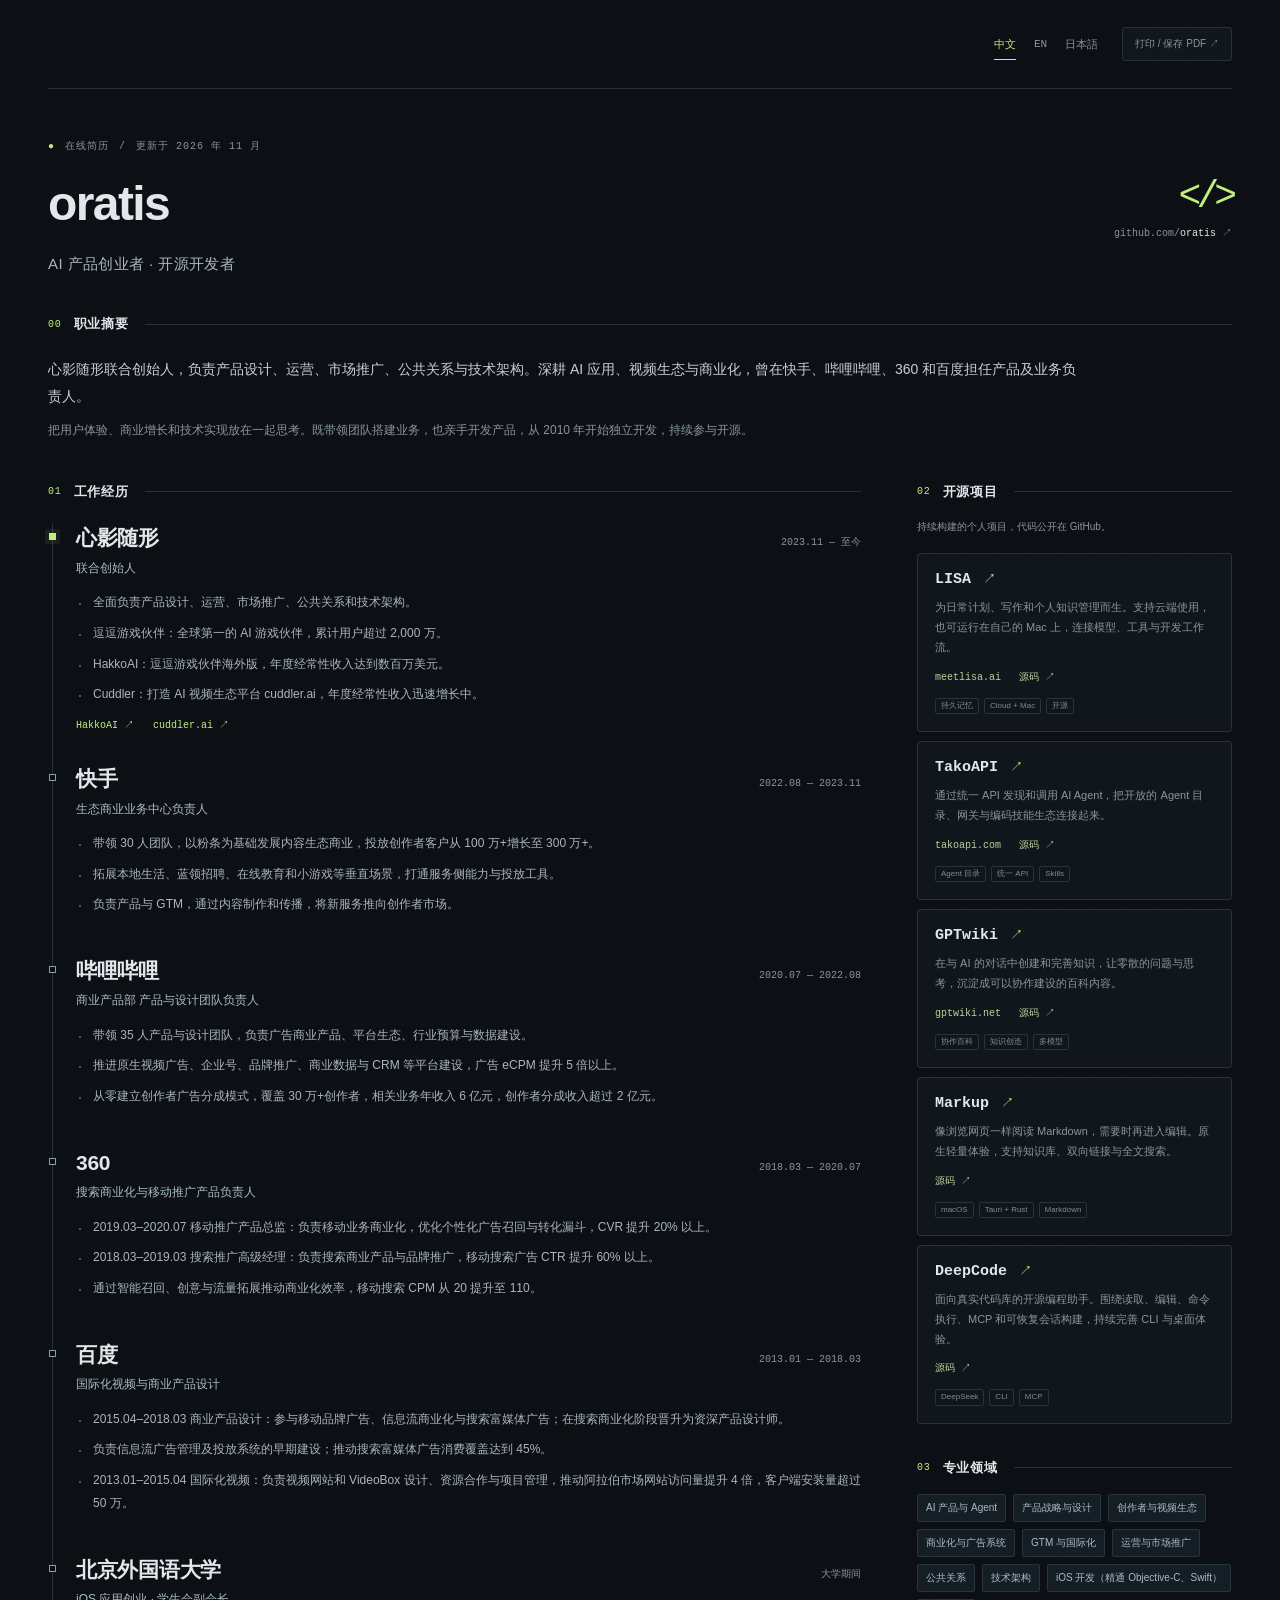
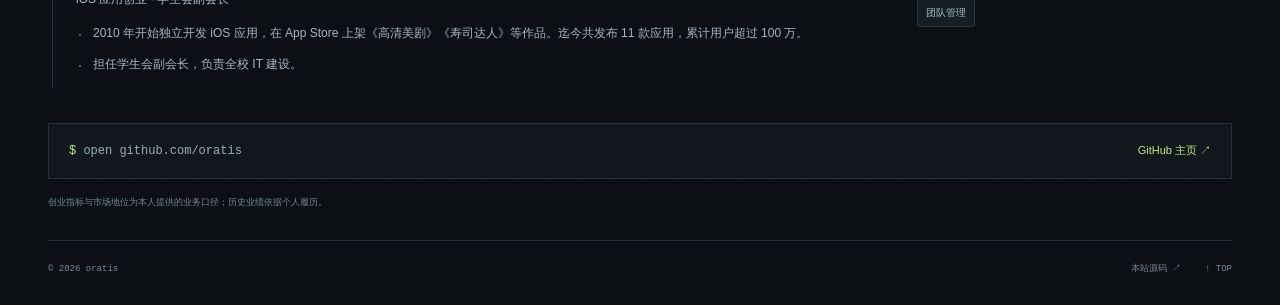
==== commit 13be4569: "Remove education and writing sections from all résumé pages" ====
--- a/index.html
+++ b/index.html
@@ -1,8 +1,8 @@
-<!doctype html><html lang="zh-CN"><head><meta charset="utf-8"><meta name="viewport" content="width=device-width,initial-scale=1"><meta name="color-scheme" content="dark light"><title>oratis | 在线简历</title><meta name="description" content="oratis，心影随形联合创始人，AI 产品创业者与开源开发者。探索 LISA、TakoAPI、GPTwiki、Markup 和 DeepCode，以及逗逗游戏伙伴、HakkoAI 与 Cuddler 的创业实践。"><meta name="theme-color" content="#0c1014"><link rel="canonical" href="https://oratis.github.io/"><link rel="alternate" hreflang="zh-CN" href="https://oratis.github.io/"><link rel="alternate" hreflang="en" href="https://oratis.github.io/en/"><link rel="alternate" hreflang="ja" href="https://oratis.github.io/ja/"><link rel="alternate" hreflang="x-default" href="https://oratis.github.io/"><meta property="og:type" content="profile"><meta property="og:title" content="oratis | 在线简历"><meta property="og:description" content="oratis，心影随形联合创始人，AI 产品创业者与开源开发者。探索 LISA、TakoAPI、GPTwiki、Markup 和 DeepCode，以及逗逗游戏伙伴、HakkoAI 与 Cuddler 的创业实践。"><meta property="og:url" content="https://oratis.github.io/"><link rel="icon" href="/assets/favicon.svg"><link rel="stylesheet" href="/assets/style.css"><script type="application/ld+json">{"@context":"https://schema.org","@type":"ProfilePage","dateModified":"2026-11-22","mainEntity":{"@type":"Person","name":"oratis","url":"https://oratis.github.io","sameAs":["https://github.com/oratis"],"jobTitle":"Co-founder","worksFor":{"@type":"Organization","name":"心影随形"},"alumniOf":{"@type":"CollegeOrUniversity","name":"Beijing Foreign Studies University"}}}</script><script src="/assets/main.js" defer></script></head><body id="top"><a class="skip" href="#main">跳到主要内容</a>
+<!doctype html><html lang="zh-CN"><head><meta charset="utf-8"><meta name="viewport" content="width=device-width,initial-scale=1"><meta name="color-scheme" content="dark light"><title>oratis | 在线简历</title><meta name="description" content="oratis，心影随形联合创始人，AI 产品创业者与开源开发者。探索 LISA、TakoAPI、GPTwiki、Markup 和 DeepCode，以及逗逗游戏伙伴、HakkoAI 与 Cuddler 的创业实践。"><meta name="theme-color" content="#0c1014"><link rel="canonical" href="https://oratis.github.io/"><link rel="alternate" hreflang="zh-CN" href="https://oratis.github.io/"><link rel="alternate" hreflang="en" href="https://oratis.github.io/en/"><link rel="alternate" hreflang="ja" href="https://oratis.github.io/ja/"><link rel="alternate" hreflang="x-default" href="https://oratis.github.io/"><meta property="og:type" content="profile"><meta property="og:title" content="oratis | 在线简历"><meta property="og:description" content="oratis，心影随形联合创始人，AI 产品创业者与开源开发者。探索 LISA、TakoAPI、GPTwiki、Markup 和 DeepCode，以及逗逗游戏伙伴、HakkoAI 与 Cuddler 的创业实践。"><meta property="og:url" content="https://oratis.github.io/"><link rel="icon" href="/assets/favicon.svg"><link rel="stylesheet" href="/assets/style.css"><script type="application/ld+json">{"@context":"https://schema.org","@type":"ProfilePage","dateModified":"2026-11-22","mainEntity":{"@type":"Person","name":"oratis","url":"https://oratis.github.io","sameAs":["https://github.com/oratis"],"jobTitle":"Co-founder","worksFor":{"@type":"Organization","name":"心影随形"}}}</script><script src="/assets/main.js" defer></script></head><body id="top"><a class="skip" href="#main">跳到主要内容</a>
 <div class="resume-shell"><header class="toolbar"><div class="toolbar-right"><nav class="languages" aria-label="Language"><a href="/" lang="zh-CN" hreflang="zh-CN" aria-current="page">中文</a><a href="/en/" lang="en" hreflang="en" >EN</a><a href="/ja/" lang="ja" hreflang="ja" >日本語</a></nav><button class="print-button" type="button" id="print-resume">打印 / 保存 PDF <span aria-hidden="true">↗</span></button></div></header>
 <main id="main"><section class="identity"><div><p class="eyebrow"><span class="green">●</span> 在线简历 <span class="muted">/</span> 更新于 2026 年 11 月</p><h1>oratis</h1><p class="role">AI 产品创业者 · 开源开发者</p></div><a class="github-id" href="https://github.com/oratis"><span class="github-mark">&lt;/&gt;</span><span>github.com/<strong>oratis</strong> <span aria-hidden="true">↗</span></span></a></section>
 <section class="profile" aria-labelledby="profile-heading"><h2 id="profile-heading" class="section-title"><span>00</span>职业摘要<span class="rule"></span></h2><p class="profile-intro">心影随形联合创始人，负责产品设计、运营、市场推广、公共关系与技术架构。深耕 AI 应用、视频生态与商业化，曾在快手、哔哩哔哩、360 和百度担任产品及业务负责人。</p><p class="profile-detail">把用户体验、商业增长和技术实现放在一起思考。既带领团队搭建业务，也亲手开发产品，从 2010 年开始独立开发，持续参与开源。</p></section>
 <div class="resume-columns"><section class="experience" id="experience"><h2 class="section-title"><span>01</span>工作经历<span class="rule"></span></h2><div class="timeline"><article class="job"><div class="job-marker active"></div><div class="job-heading"><h3>心影随形</h3><span class="job-date">2023.11 — 至今</span></div><p class="job-role">联合创始人</p><ul><li>全面负责产品设计、运营、市场推广、公共关系和技术架构。</li><li>逗逗游戏伙伴：全球第一的 AI 游戏伙伴，累计用户超过 2,000 万。</li><li>HakkoAI：逗逗游戏伙伴海外版，年度经常性收入达到数百万美元。</li><li>Cuddler：打造 AI 视频生态平台 cuddler.ai，年度经常性收入迅速增长中。</li></ul><div class="job-links"><a href="https://hakko.ai/">HakkoAI ↗</a><a href="https://cuddler.ai/">cuddler.ai ↗</a></div></article><article class="job"><div class="job-marker "></div><div class="job-heading"><h3>快手</h3><span class="job-date">2022.08 — 2023.11</span></div><p class="job-role">生态商业业务中心负责人</p><ul><li>带领 30 人团队，以粉条为基础发展内容生态商业，投放创作者客户从 100 万+增长至 300 万+。</li><li>拓展本地生活、蓝领招聘、在线教育和小游戏等垂直场景，打通服务侧能力与投放工具。</li><li>负责产品与 GTM，通过内容制作和传播，将新服务推向创作者市场。</li></ul></article><article class="job"><div class="job-marker "></div><div class="job-heading"><h3>哔哩哔哩</h3><span class="job-date">2020.07 — 2022.08</span></div><p class="job-role">商业产品部 产品与设计团队负责人</p><ul><li>带领 35 人产品与设计团队，负责广告商业产品、平台生态、行业预算与数据建设。</li><li>推进原生视频广告、企业号、品牌推广、商业数据与 CRM 等平台建设，广告 eCPM 提升 5 倍以上。</li><li>从零建立创作者广告分成模式，覆盖 30 万+创作者，相关业务年收入 6 亿元，创作者分成收入超过 2 亿元。</li></ul></article><article class="job"><div class="job-marker "></div><div class="job-heading"><h3>360</h3><span class="job-date">2018.03 — 2020.07</span></div><p class="job-role">搜索商业化与移动推广产品负责人</p><ul><li>2019.03–2020.07 移动推广产品总监：负责移动业务商业化，优化个性化广告召回与转化漏斗，CVR 提升 20% 以上。</li><li>2018.03–2019.03 搜索推广高级经理：负责搜索商业产品与品牌推广，移动搜索广告 CTR 提升 60% 以上。</li><li>通过智能召回、创意与流量拓展推动商业化效率，移动搜索 CPM 从 20 提升至 110。</li></ul></article><article class="job"><div class="job-marker "></div><div class="job-heading"><h3>百度</h3><span class="job-date">2013.01 — 2018.03</span></div><p class="job-role">国际化视频与商业产品设计</p><ul><li>2015.04–2018.03 商业产品设计：参与移动品牌广告、信息流商业化与搜索富媒体广告；在搜索商业化阶段晋升为资深产品设计师。</li><li>负责信息流广告管理及投放系统的早期建设；推动搜索富媒体广告消费覆盖达到 45%。</li><li>2013.01–2015.04 国际化视频：负责视频网站和 VideoBox 设计、资源合作与项目管理，推动阿拉伯市场网站访问量提升 4 倍，客户端安装量超过 50 万。</li></ul></article><article class="job"><div class="job-marker "></div><div class="job-heading"><h3>北京外国语大学</h3><span class="job-date">大学期间</span></div><p class="job-role">iOS 应用创业 · 学生会副会长</p><ul><li>2010 年开始独立开发 iOS 应用，在 App Store 上架《高清美剧》《寿司达人》等作品。迄今共发布 11 款应用，累计用户超过 100 万。</li><li>担任学生会副会长，负责全校 IT 建设。</li></ul></article></div></section>
 <aside class="sidebar"><section id="projects"><h2 class="section-title"><span>02</span>开源项目<span class="rule"></span></h2><p class="sidebar-intro">持续构建的个人项目，代码公开在 GitHub。</p><div class="project-list"><article class="project" id="lisa"><div class="project-heading"><h3><a href="https://meetlisa.ai/">LISA <span aria-hidden="true">↗</span></a></h3></div><p>为日常计划、写作和个人知识管理而生。支持云端使用，也可运行在自己的 Mac 上，连接模型、工具与开发工作流。</p><div class="project-links"><a href="https://meetlisa.ai/">meetlisa.ai</a><a href="https://github.com/oratis/LISA">源码 ↗</a></div><div class="tags"><span>持久记忆</span><span>Cloud + Mac</span><span>开源</span></div></article><article class="project" id="takoapi"><div class="project-heading"><h3><a href="https://takoapi.com/">TakoAPI <span aria-hidden="true">↗</span></a></h3></div><p>通过统一 API 发现和调用 AI Agent，把开放的 Agent 目录、网关与编码技能生态连接起来。</p><div class="project-links"><a href="https://takoapi.com/">takoapi.com</a><a href="https://github.com/oratis/TakoAPI">源码 ↗</a></div><div class="tags"><span>Agent 目录</span><span>统一 API</span><span>Skills</span></div></article><article class="project" id="gptwiki"><div class="project-heading"><h3><a href="https://gptwiki.net/">GPTwiki <span aria-hidden="true">↗</span></a></h3></div><p>在与 AI 的对话中创建和完善知识，让零散的问题与思考，沉淀成可以协作建设的百科内容。</p><div class="project-links"><a href="https://gptwiki.net/">gptwiki.net</a><a href="https://github.com/oratis/GPTwiki">源码 ↗</a></div><div class="tags"><span>协作百科</span><span>知识创造</span><span>多模型</span></div></article><article class="project" id="markup"><div class="project-heading"><h3><a href="https://github.com/oratis/Markup">Markup <span aria-hidden="true">↗</span></a></h3></div><p>像浏览网页一样阅读 Markdown，需要时再进入编辑。原生轻量体验，支持知识库、双向链接与全文搜索。</p><div class="project-links"><a href="https://github.com/oratis/Markup">源码 ↗</a></div><div class="tags"><span>macOS</span><span>Tauri + Rust</span><span>Markdown</span></div></article><article class="project" id="deepcode"><div class="project-heading"><h3><a href="https://github.com/oratis/deepcode">DeepCode <span aria-hidden="true">↗</span></a></h3></div><p>面向真实代码库的开源编程助手。围绕读取、编辑、命令执行、MCP 和可恢复会话构建，持续完善 CLI 与桌面体验。</p><div class="project-links"><a href="https://github.com/oratis/deepcode">源码 ↗</a></div><div class="tags"><span>DeepSeek</span><span>CLI</span><span>MCP</span></div></article></div></section>
-<section id="skills"><h2 class="section-title"><span>03</span>专业领域<span class="rule"></span></h2><div class="skill-list"><span>AI 产品与 Agent</span><span>产品战略与设计</span><span>创作者与视频生态</span><span>商业化与广告系统</span><span>GTM 与国际化</span><span>运营与市场推广</span><span>公共关系</span><span>技术架构</span><span>iOS 开发（精通 Objective-C、Swift）</span><span>团队管理</span></div></section><section id="education"><h2 class="section-title"><span>04</span>教育背景<span class="rule"></span></h2><h3 class="school">北京外国语大学</h3><p class="degree">学士学位 · 2009–2013</p><h4>语言资质</h4><p class="language-quals">英语专业八级 · IELTS 7.5 · 阿拉伯语专业四级</p></section><section><h2 class="section-title"><span>05</span>内容创作与分享<span class="rule"></span></h2><p class="independent">长期创作互联网与游戏内容，曾任起点学院特约讲师。</p></section></aside></div>
+<section id="skills"><h2 class="section-title"><span>03</span>专业领域<span class="rule"></span></h2><div class="skill-list"><span>AI 产品与 Agent</span><span>产品战略与设计</span><span>创作者与视频生态</span><span>商业化与广告系统</span><span>GTM 与国际化</span><span>运营与市场推广</span><span>公共关系</span><span>技术架构</span><span>iOS 开发（精通 Objective-C、Swift）</span><span>团队管理</span></div></section></aside></div>
 <div class="closing"><span class="closing-command"><span class="green">$</span> open github.com/oratis</span><a href="https://github.com/oratis">GitHub 主页 ↗</a></div><p class="data-note">创业指标与市场地位为本人提供的业务口径；历史业绩依据个人履历。</p></main><footer><span>© 2026 oratis</span><a href="https://github.com/oratis/oratis.github.io">本站源码 ↗</a><a href="#top">↑ TOP</a></footer></div></body></html>
--- a/assets/style.css
+++ b/assets/style.css
@@ -1,7 +1,7 @@
-:root{--bg:#0c1014;--surface:#11171d;--text:#e1e7eb;--muted:#89959f;--line:#27313a;--accent:#c2ee81;--sans:Inter,-apple-system,BlinkMacSystemFont,'PingFang SC','Hiragino Sans','Microsoft YaHei',sans-serif;--mono:'SFMono-Regular',Consolas,'Liberation Mono',monospace}*{box-sizing:border-box}html{scroll-behavior:smooth;scroll-padding-top:24px}body{margin:0;color:var(--text);background:var(--bg);font-family:var(--sans);font-size:14px;line-height:1.8;-webkit-font-smoothing:antialiased;background-image:linear-gradient(#ffffff02 1px,transparent 1px),linear-gradient(90deg,#ffffff02 1px,transparent 1px);background-size:32px 32px}a{color:inherit;text-decoration:none}a:hover{color:var(--accent)}a:focus-visible,button:focus-visible{outline:2px solid var(--accent);outline-offset:5px}button{font:inherit}::selection{color:#0b110a;background:var(--accent)}p,h1,h2,h3,h4{margin-top:0}.resume-shell{max-width:1192px;width:calc(100% - 96px);margin:0 auto}.green{color:var(--accent)}.muted{color:var(--muted)}.skip{position:fixed;top:-100px;left:20px;z-index:20;background:var(--accent);color:#111;padding:10px}.skip:focus{top:10px}.toolbar{display:flex;align-items:center;justify-content:flex-end;padding:27px 0;border-bottom:1px solid var(--line);gap:20px}.toolbar-right{display:flex;align-items:center;gap:24px}.languages{display:flex;gap:18px;align-items:center;font:11px var(--mono)}.languages a{color:var(--muted);padding:7px 0}.languages a[aria-current]{color:var(--accent);box-shadow:0 1px var(--accent)}.print-button{border:1px solid var(--line);border-radius:3px;background:var(--surface);color:var(--muted);padding:7px 12px;cursor:pointer;font-size:10px}.print-button:hover{border-color:var(--accent);color:var(--accent)}.identity{display:flex;align-items:center;justify-content:space-between;gap:24px;padding:49px 0 35px}.eyebrow{font:10px/1.8 var(--mono);letter-spacing:1px;color:var(--muted);display:flex;gap:10px;align-items:center;margin:0 0 17px}h1{font-weight:650;font-size:48px;letter-spacing:-1.6px;line-height:1.3;margin:0 0 15px}.role{font-size:15px;color:#aab6bf;margin:0;letter-spacing:.4px}.github-id{display:flex;flex-direction:column;align-items:flex-end;gap:8px;color:var(--muted);font:10px var(--mono)}.github-mark{font:500 38px var(--mono);color:var(--accent);letter-spacing:-5px}.github-id strong{color:var(--text);font-weight:500}.section-title{display:flex;align-items:center;gap:12px;font-size:13px;font-weight:600;letter-spacing:.8px;margin:0 0 20px;white-space:nowrap}.section-title>span:first-child{font:10px var(--mono);color:var(--accent)}.rule{flex:1;height:1px;background:var(--line);margin-left:4px}.profile{padding-bottom:38px}.profile-intro{font-size:14px;line-height:1.95;color:#c5cfd6;margin-bottom:10px;max-width:1040px}.profile-detail{font-size:12px;color:var(--muted);margin-bottom:0;max-width:1020px}.resume-columns{display:grid;grid-template-columns:minmax(0,1fr) 315px;gap:56px;align-items:start}.timeline{border-left:1px solid var(--line);margin-left:4px}.job{position:relative;padding:0 0 32px 23px}.job:last-child{padding-bottom:4px}.job-marker{position:absolute;top:10px;left:-4px;width:7px;height:7px;border:1px solid #8b9caa;background:var(--bg)}.job-marker.active{background:var(--accent);border-color:var(--accent);box-shadow:0 0 0 4px #c2ee8112}.job-heading{display:flex;align-items:baseline;justify-content:space-between;gap:18px}.job h3{font-size:21px;font-weight:600;line-height:1.4;letter-spacing:-.3px;margin:0}.job-date{font:10px/1.6 var(--mono);color:var(--muted);white-space:nowrap}.job-role{font-size:12px;color:#aabbc6;margin:6px 0 13px;line-height:1.6}.job ul{padding:0 0 0 14px;margin:0}.job li{font-size:12px;color:#aab5bf;line-height:1.9;padding-left:3px;margin-bottom:8px}.job li::marker{color:#5b717d;font-size:8px}.job-links{display:flex;gap:19px;margin-top:12px;font:10px var(--mono);color:var(--accent)}.sidebar section{margin-bottom:32px}.sidebar .section-title{margin-bottom:15px}.sidebar-intro{font-size:10px;color:var(--muted);margin-bottom:17px}.project{padding:16px 17px 17px;border:1px solid var(--line);background:#10161b;margin-bottom:9px;border-radius:3px;transition:border-color .2s}.project:hover{border-color:#657a4d}.project-heading{display:flex;justify-content:space-between;gap:10px;align-items:center}.project h3{font:600 15px var(--mono);margin:0}.project h3 a>span{font-weight:400;font-size:13px;color:var(--accent);margin-left:3px}.project p{font-size:11px;color:var(--muted);line-height:1.8;margin:10px 0 12px}.project-links{display:flex;gap:18px;font:10px/1.6 var(--mono);color:#bbd49a}.tags{display:flex;flex-wrap:wrap;gap:5px;margin-top:12px}.tags span{font-size:8px;line-height:1.8;color:#7c8d97;border:1px solid #27343b;border-radius:2px;padding:0 5px}.skill-list{display:flex;flex-wrap:wrap;gap:7px}.skill-list span{font-size:10px;line-height:1.6;padding:5px 8px;background:#151e24;color:#a8bbc6;border:1px solid #26353e;border-radius:2px}.school{font-size:13px;font-weight:500;margin:0 0 4px}.degree{font:10px/1.7 var(--mono);color:var(--muted);margin:0 0 19px}.sidebar h4{font-size:10px;font-weight:500;margin-bottom:5px;color:#bbc8d0}.language-quals,.independent{font-size:11px;line-height:1.9;color:var(--muted);margin:0}.closing{display:flex;align-items:center;justify-content:space-between;border:1px solid var(--line);padding:17px 20px;background:var(--surface);margin-top:35px}.closing-command{font:12px var(--mono);color:#9baeb9}.closing>a{font-size:11px;color:var(--accent)}.data-note{font-size:9px;color:#778790;margin:15px 0 30px}footer{border-top:1px solid var(--line);display:flex;align-items:center;gap:24px;padding:20px 0 30px;font:9px/1.8 var(--mono);color:#7e8e98}footer>a:first-of-type{margin-left:auto}html[lang=ja] .job li{line-height:1.85}
+:root{--bg:#0c1014;--surface:#11171d;--text:#e1e7eb;--muted:#89959f;--line:#27313a;--accent:#c2ee81;--sans:Inter,-apple-system,BlinkMacSystemFont,'PingFang SC','Hiragino Sans','Microsoft YaHei',sans-serif;--mono:'SFMono-Regular',Consolas,'Liberation Mono',monospace}*{box-sizing:border-box}html{scroll-behavior:smooth;scroll-padding-top:24px}body{margin:0;color:var(--text);background:var(--bg);font-family:var(--sans);font-size:14px;line-height:1.8;-webkit-font-smoothing:antialiased;background-image:linear-gradient(#ffffff02 1px,transparent 1px),linear-gradient(90deg,#ffffff02 1px,transparent 1px);background-size:32px 32px}a{color:inherit;text-decoration:none}a:hover{color:var(--accent)}a:focus-visible,button:focus-visible{outline:2px solid var(--accent);outline-offset:5px}button{font:inherit}::selection{color:#0b110a;background:var(--accent)}p,h1,h2,h3,h4{margin-top:0}.resume-shell{max-width:1192px;width:calc(100% - 96px);margin:0 auto}.green{color:var(--accent)}.muted{color:var(--muted)}.skip{position:fixed;top:-100px;left:20px;z-index:20;background:var(--accent);color:#111;padding:10px}.skip:focus{top:10px}.toolbar{display:flex;align-items:center;justify-content:flex-end;padding:27px 0;border-bottom:1px solid var(--line);gap:20px}.toolbar-right{display:flex;align-items:center;gap:24px}.languages{display:flex;gap:18px;align-items:center;font:11px var(--mono)}.languages a{color:var(--muted);padding:7px 0}.languages a[aria-current]{color:var(--accent);box-shadow:0 1px var(--accent)}.print-button{border:1px solid var(--line);border-radius:3px;background:var(--surface);color:var(--muted);padding:7px 12px;cursor:pointer;font-size:10px}.print-button:hover{border-color:var(--accent);color:var(--accent)}.identity{display:flex;align-items:center;justify-content:space-between;gap:24px;padding:49px 0 35px}.eyebrow{font:10px/1.8 var(--mono);letter-spacing:1px;color:var(--muted);display:flex;gap:10px;align-items:center;margin:0 0 17px}h1{font-weight:650;font-size:48px;letter-spacing:-1.6px;line-height:1.3;margin:0 0 15px}.role{font-size:15px;color:#aab6bf;margin:0;letter-spacing:.4px}.github-id{display:flex;flex-direction:column;align-items:flex-end;gap:8px;color:var(--muted);font:10px var(--mono)}.github-mark{font:500 38px var(--mono);color:var(--accent);letter-spacing:-5px}.github-id strong{color:var(--text);font-weight:500}.section-title{display:flex;align-items:center;gap:12px;font-size:13px;font-weight:600;letter-spacing:.8px;margin:0 0 20px;white-space:nowrap}.section-title>span:first-child{font:10px var(--mono);color:var(--accent)}.rule{flex:1;height:1px;background:var(--line);margin-left:4px}.profile{padding-bottom:38px}.profile-intro{font-size:14px;line-height:1.95;color:#c5cfd6;margin-bottom:10px;max-width:1040px}.profile-detail{font-size:12px;color:var(--muted);margin-bottom:0;max-width:1020px}.resume-columns{display:grid;grid-template-columns:minmax(0,1fr) 315px;gap:56px;align-items:start}.timeline{border-left:1px solid var(--line);margin-left:4px}.job{position:relative;padding:0 0 32px 23px}.job:last-child{padding-bottom:4px}.job-marker{position:absolute;top:10px;left:-4px;width:7px;height:7px;border:1px solid #8b9caa;background:var(--bg)}.job-marker.active{background:var(--accent);border-color:var(--accent);box-shadow:0 0 0 4px #c2ee8112}.job-heading{display:flex;align-items:baseline;justify-content:space-between;gap:18px}.job h3{font-size:21px;font-weight:600;line-height:1.4;letter-spacing:-.3px;margin:0}.job-date{font:10px/1.6 var(--mono);color:var(--muted);white-space:nowrap}.job-role{font-size:12px;color:#aabbc6;margin:6px 0 13px;line-height:1.6}.job ul{padding:0 0 0 14px;margin:0}.job li{font-size:12px;color:#aab5bf;line-height:1.9;padding-left:3px;margin-bottom:8px}.job li::marker{color:#5b717d;font-size:8px}.job-links{display:flex;gap:19px;margin-top:12px;font:10px var(--mono);color:var(--accent)}.sidebar section{margin-bottom:32px}.sidebar .section-title{margin-bottom:15px}.sidebar-intro{font-size:10px;color:var(--muted);margin-bottom:17px}.project{padding:16px 17px 17px;border:1px solid var(--line);background:#10161b;margin-bottom:9px;border-radius:3px;transition:border-color .2s}.project:hover{border-color:#657a4d}.project-heading{display:flex;justify-content:space-between;gap:10px;align-items:center}.project h3{font:600 15px var(--mono);margin:0}.project h3 a>span{font-weight:400;font-size:13px;color:var(--accent);margin-left:3px}.project p{font-size:11px;color:var(--muted);line-height:1.8;margin:10px 0 12px}.project-links{display:flex;gap:18px;font:10px/1.6 var(--mono);color:#bbd49a}.tags{display:flex;flex-wrap:wrap;gap:5px;margin-top:12px}.tags span{font-size:8px;line-height:1.8;color:#7c8d97;border:1px solid #27343b;border-radius:2px;padding:0 5px}.skill-list{display:flex;flex-wrap:wrap;gap:7px}.skill-list span{font-size:10px;line-height:1.6;padding:5px 8px;background:#151e24;color:#a8bbc6;border:1px solid #26353e;border-radius:2px}.closing{display:flex;align-items:center;justify-content:space-between;border:1px solid var(--line);padding:17px 20px;background:var(--surface);margin-top:35px}.closing-command{font:12px var(--mono);color:#9baeb9}.closing>a{font-size:11px;color:var(--accent)}.data-note{font-size:9px;color:#778790;margin:15px 0 30px}footer{border-top:1px solid var(--line);display:flex;align-items:center;gap:24px;padding:20px 0 30px;font:9px/1.8 var(--mono);color:#7e8e98}footer>a:first-of-type{margin-left:auto}html[lang=ja] .job li{line-height:1.85}
 @media(min-width:1400px){.resume-shell{width:1192px}.resume-columns{gap:66px}}
 @media(max-width:1100px){.resume-shell{width:calc(100% - 60px)}.resume-columns{grid-template-columns:minmax(0,1fr) 280px;gap:36px}.job-heading{display:block}.job-date{display:block;margin-top:6px}.identity h1{font-size:42px}.github-id{display:none}}
-@media(max-width:780px){.resume-shell{width:calc(100% - 40px)}.toolbar{padding:20px 0;align-items:center}.toolbar-right{gap:18px}.print-button{display:none}.identity{padding:35px 0 28px}.identity h1{font-size:40px;line-height:1.35}.eyebrow{font-size:9px}.role{font-size:12px;line-height:1.8}.profile-intro{font-size:13px}.profile-detail{font-size:11px}.profile{padding-bottom:30px}.resume-columns{grid-template-columns:1fr;gap:35px}.job-heading{display:flex}.job-date{margin:0}.job li{font-size:12px}.job{padding-bottom:28px}.job h3{font-size:20px}.sidebar{display:grid;grid-template-columns:1fr 1fr;gap:25px}.sidebar>section{margin:0}.sidebar>section:first-child{grid-column:1/-1}.project-list{display:grid;grid-template-columns:1fr 1fr;gap:10px}.project{margin:0}.sidebar>section:last-child{grid-column:1/-1}.project p{font-size:11px}.closing{margin-top:35px}.closing-command{font-size:10px}.closing>a{font-size:10px}}
-@media(max-width:480px){.resume-shell{width:calc(100% - 32px)}.toolbar{gap:12px}.languages{gap:14px;font-size:10px}.identity h1{font-size:36px}.profile-intro{line-height:1.9}.job-heading{display:block}.job-date{margin-top:7px}.job li{font-size:12px}.job{padding-left:19px}.project-list{grid-template-columns:1fr}.project{padding:18px}.project p{font-size:12px}.project-links{font-size:11px}.sidebar{grid-template-columns:1fr}.sidebar>section{grid-column:1/-1}.skill-list span{font-size:11px}.school{font-size:14px}.language-quals,.independent{font-size:12px}.closing{display:block;padding:17px}.closing>a{display:block;margin-top:12px}.data-note{font-size:9px}footer{font-size:8px;gap:12px}.role{font-size:11px}html[lang=en] .identity h1{font-size:34px}}
+@media(max-width:780px){.resume-shell{width:calc(100% - 40px)}.toolbar{padding:20px 0;align-items:center}.toolbar-right{gap:18px}.print-button{display:none}.identity{padding:35px 0 28px}.identity h1{font-size:40px;line-height:1.35}.eyebrow{font-size:9px}.role{font-size:12px;line-height:1.8}.profile-intro{font-size:13px}.profile-detail{font-size:11px}.profile{padding-bottom:30px}.resume-columns{grid-template-columns:1fr;gap:35px}.job-heading{display:flex}.job-date{margin:0}.job li{font-size:12px}.job{padding-bottom:28px}.job h3{font-size:20px}.sidebar{display:grid;gap:25px}.sidebar>section{margin:0}.project-list{display:grid;grid-template-columns:1fr 1fr;gap:10px}.project{margin:0}.project p{font-size:11px}.closing{margin-top:35px}.closing-command{font-size:10px}.closing>a{font-size:10px}}
+@media(max-width:480px){.resume-shell{width:calc(100% - 32px)}.toolbar{gap:12px}.languages{gap:14px;font-size:10px}.identity h1{font-size:36px}.profile-intro{line-height:1.9}.job-heading{display:block}.job-date{margin-top:7px}.job li{font-size:12px}.job{padding-left:19px}.project-list{grid-template-columns:1fr}.project{padding:18px}.project p{font-size:12px}.project-links{font-size:11px}.skill-list span{font-size:11px}.closing{display:block;padding:17px}.closing>a{display:block;margin-top:12px}.data-note{font-size:9px}footer{font-size:8px;gap:12px}.role{font-size:11px}html[lang=en] .identity h1{font-size:34px}}
 @media(prefers-reduced-motion:reduce){html{scroll-behavior:auto}*{transition:none!important}}
-@media print{@page{size:A4;margin:13mm}body{background:white!important;color:#151b20;font-size:10pt;--text:#151b20;--muted:#4a535a;--line:#cbd0d3;--accent:#35522a;--surface:#f6f7f5;--bg:#fff;print-color-adjust:exact;-webkit-print-color-adjust:exact}.resume-shell{width:100%;max-width:none}.toolbar,.skip,.closing,footer>a:last-child{display:none}.identity{padding:22px 0}.identity h1{font-size:30px}.role{font-size:11px}.profile-intro{font-size:10px;line-height:1.65;color:#333}.profile-detail{font-size:9px}.profile{padding-bottom:23px}.resume-columns{grid-template-columns:minmax(0,1fr) 215px;gap:26px}.section-title{font-size:11px;margin-bottom:16px;break-after:avoid}.job{break-inside:avoid;padding:0 0 20px 16px}.job-heading{display:block}.job-date{font-size:8px;margin:4px 0 0}.job h3{font-size:16px}.job-role{font-size:9px;margin:5px 0 9px;color:#333}.job li{font-size:9px;line-height:1.65;margin-bottom:5px;color:#444}.job-links{font-size:8px}.sidebar{display:block}.sidebar section{margin-bottom:22px}.project-list{display:block}.project{padding:10px;margin-bottom:7px;background:#f8f9f7;break-inside:avoid;border-radius:0}.project h3{font-size:11px}.project p{font-size:8px;line-height:1.6;margin:7px 0;color:#444}.project-links{font-size:8px;gap:8px}.tags{gap:3px;margin-top:7px}.tags span{font-size:6px;color:#555;border-color:#ccc}.sidebar-intro{font-size:8px;margin-bottom:10px}.skill-list{gap:5px}.skill-list span{font-size:8px;color:#333;background:#f5f6f3;border-color:#ddd;padding:3px 6px}.school{font-size:10px}.degree,.language-quals,.independent{font-size:8px}.data-note{font-size:7px;margin:18px 0 12px}footer{font-size:7px;padding:12px 0}.github-id{display:none}}
+@media print{@page{size:A4;margin:13mm}body{background:white!important;color:#151b20;font-size:10pt;--text:#151b20;--muted:#4a535a;--line:#cbd0d3;--accent:#35522a;--surface:#f6f7f5;--bg:#fff;print-color-adjust:exact;-webkit-print-color-adjust:exact}.resume-shell{width:100%;max-width:none}.toolbar,.skip,.closing,footer>a:last-child{display:none}.identity{padding:22px 0}.identity h1{font-size:30px}.role{font-size:11px}.profile-intro{font-size:10px;line-height:1.65;color:#333}.profile-detail{font-size:9px}.profile{padding-bottom:23px}.resume-columns{grid-template-columns:minmax(0,1fr) 215px;gap:26px}.section-title{font-size:11px;margin-bottom:16px;break-after:avoid}.job{break-inside:avoid;padding:0 0 20px 16px}.job-heading{display:block}.job-date{font-size:8px;margin:4px 0 0}.job h3{font-size:16px}.job-role{font-size:9px;margin:5px 0 9px;color:#333}.job li{font-size:9px;line-height:1.65;margin-bottom:5px;color:#444}.job-links{font-size:8px}.sidebar{display:block}.sidebar section{margin-bottom:22px}.project-list{display:block}.project{padding:10px;margin-bottom:7px;background:#f8f9f7;break-inside:avoid;border-radius:0}.project h3{font-size:11px}.project p{font-size:8px;line-height:1.6;margin:7px 0;color:#444}.project-links{font-size:8px;gap:8px}.tags{gap:3px;margin-top:7px}.tags span{font-size:6px;color:#555;border-color:#ccc}.sidebar-intro{font-size:8px;margin-bottom:10px}.skill-list{gap:5px}.skill-list span{font-size:8px;color:#333;background:#f5f6f3;border-color:#ddd;padding:3px 6px}.data-note{font-size:7px;margin:18px 0 12px}footer{font-size:7px;padding:12px 0}.github-id{display:none}}
